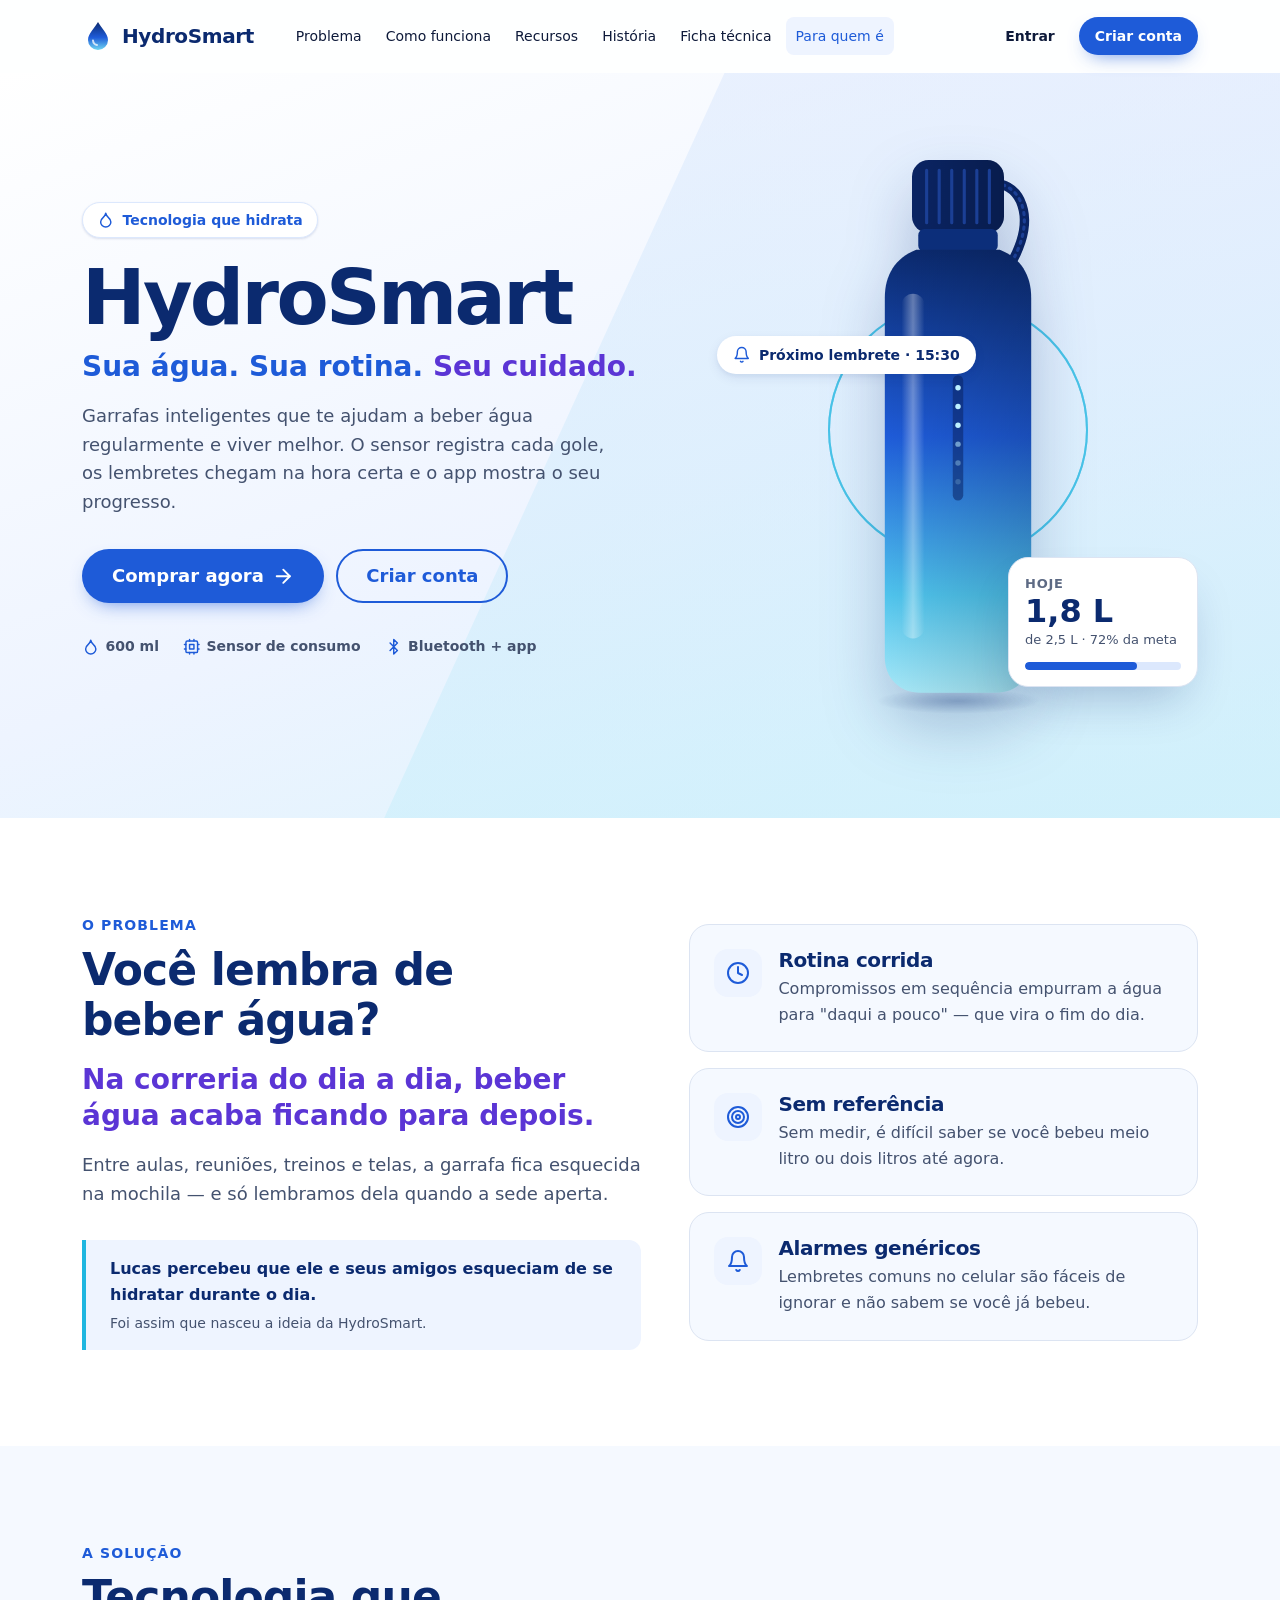
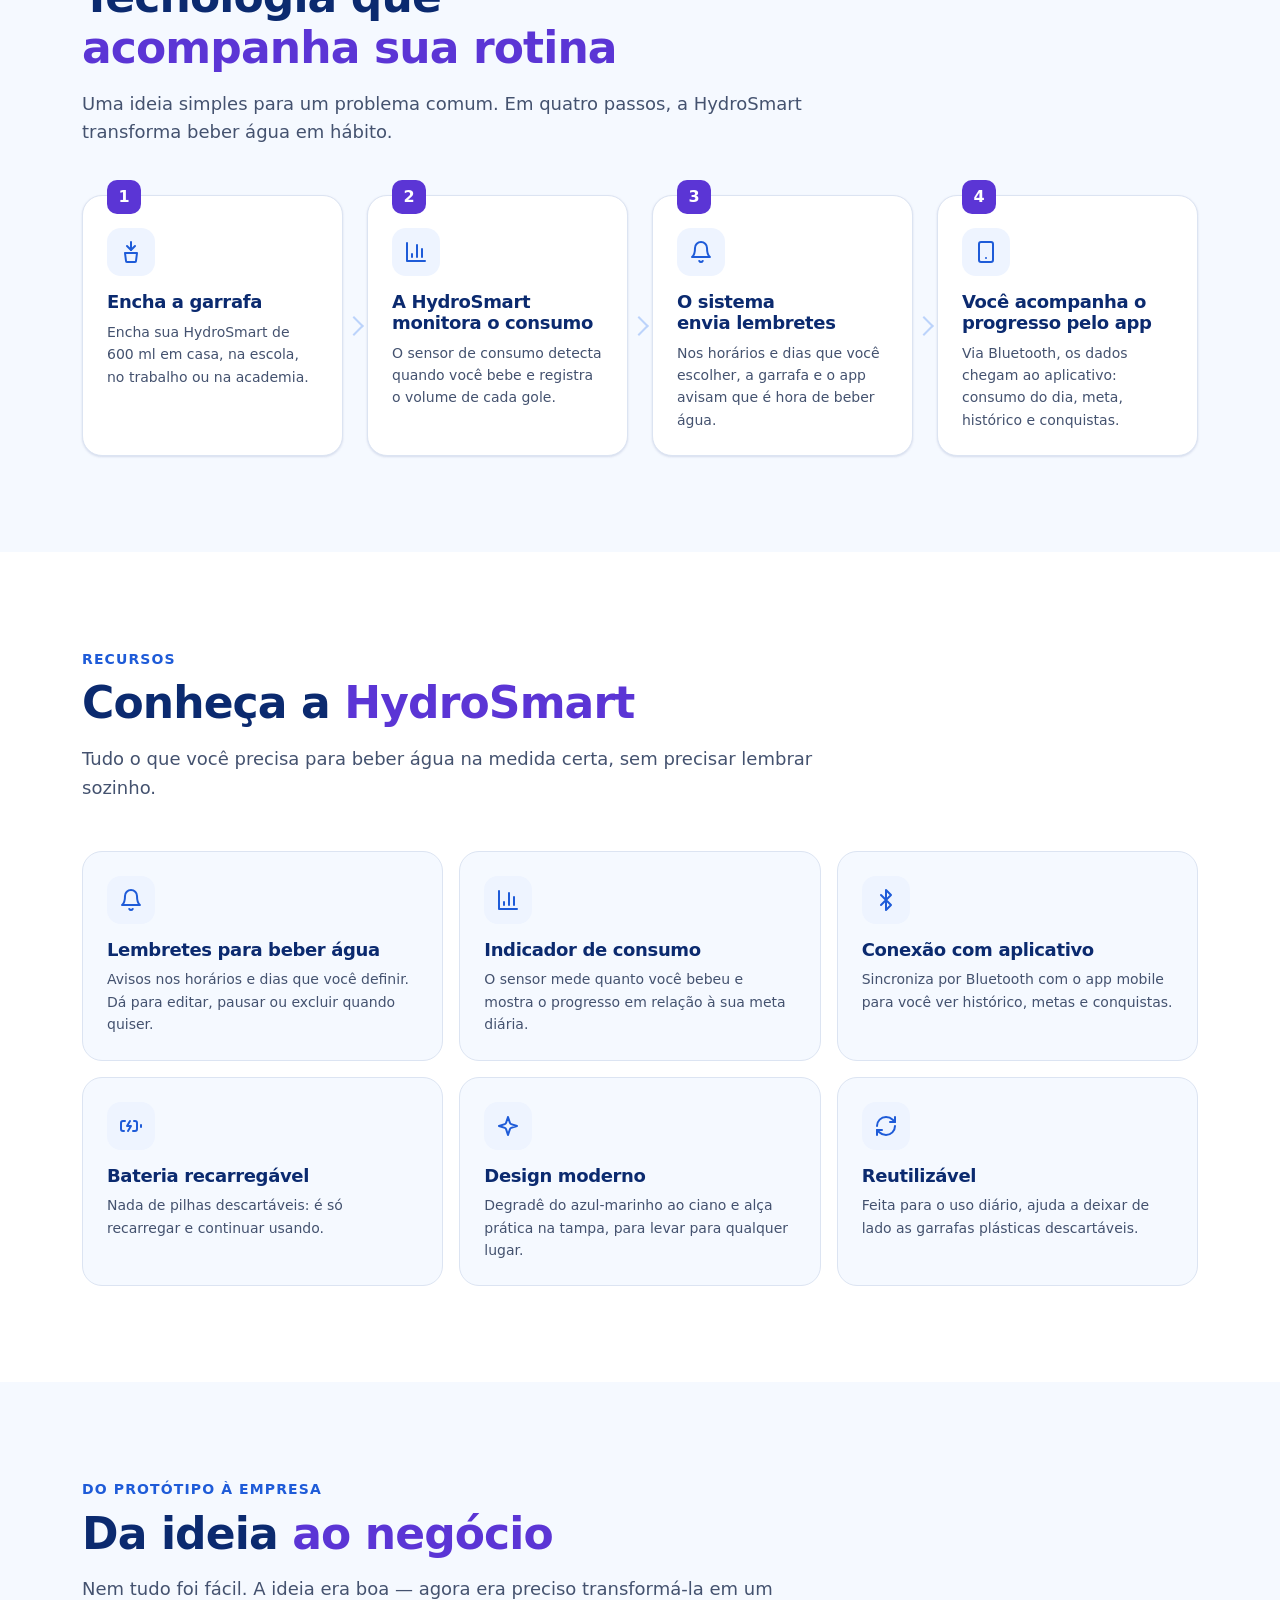
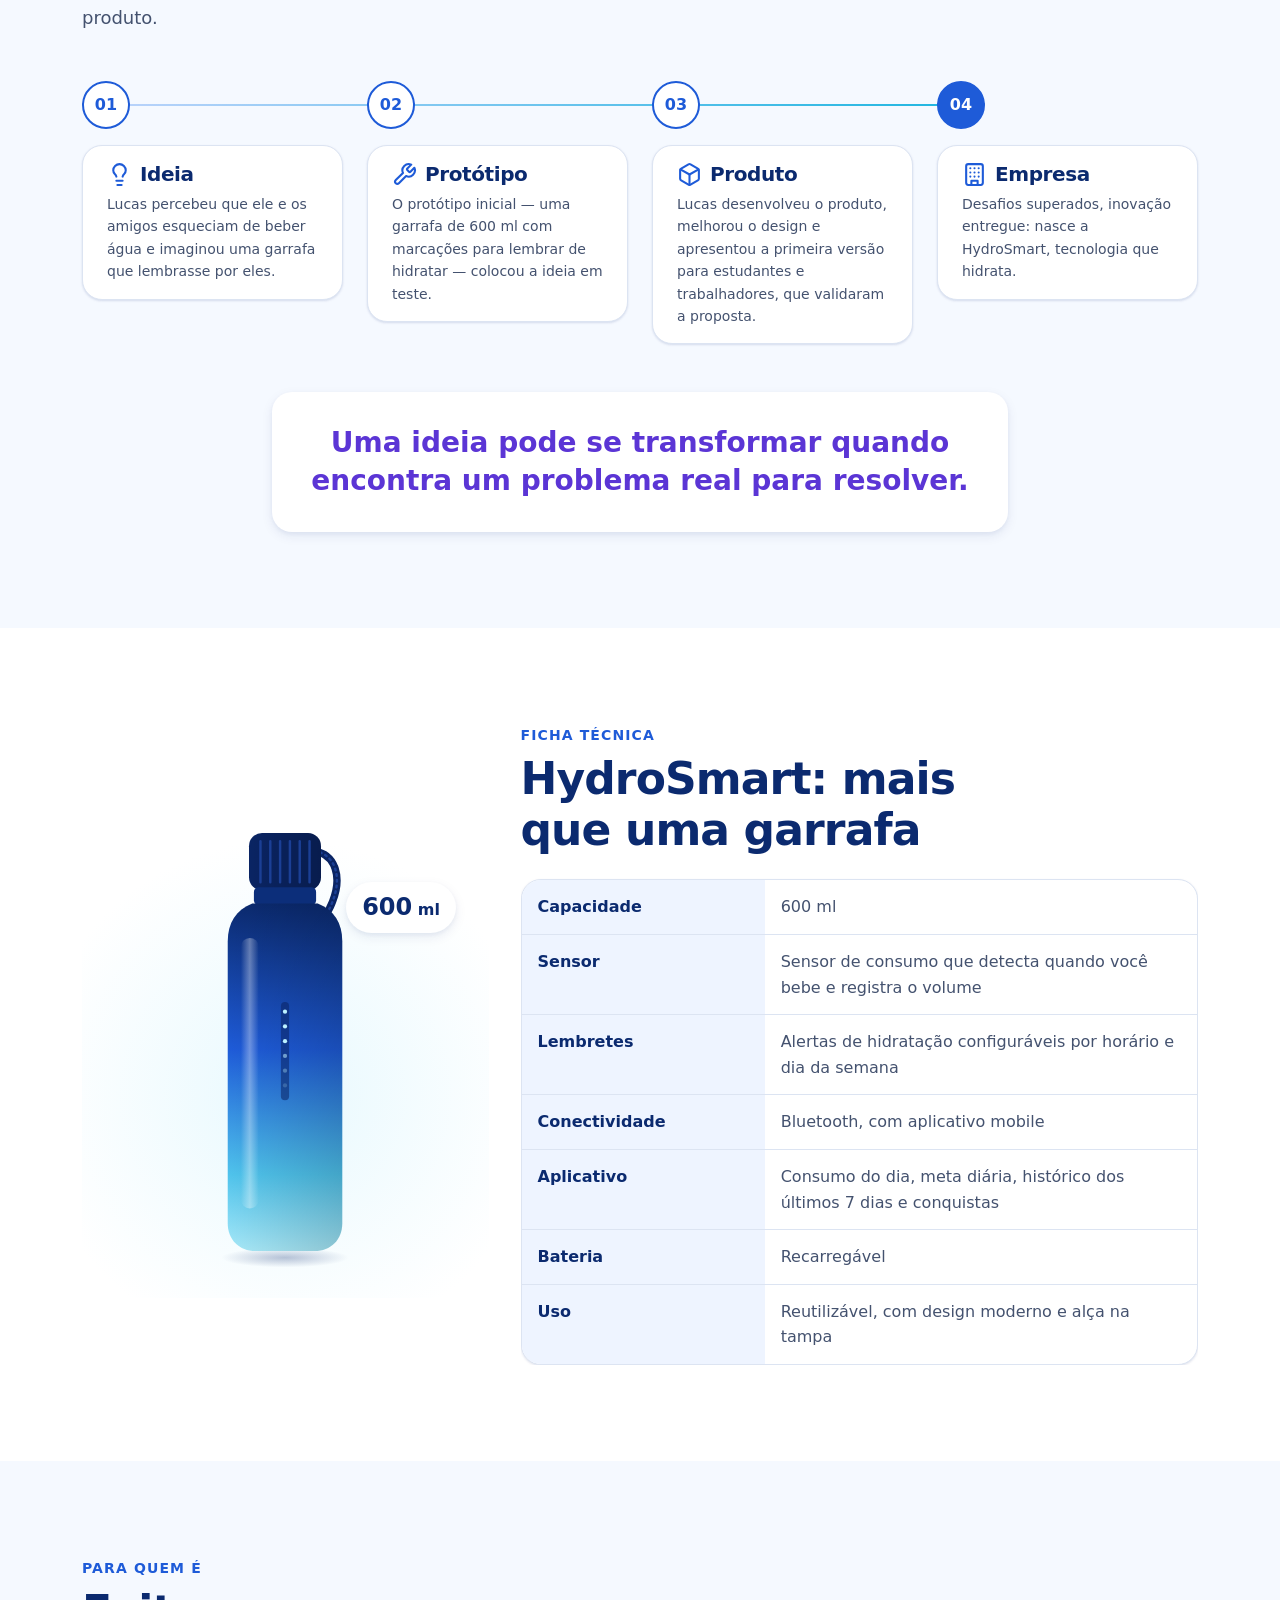
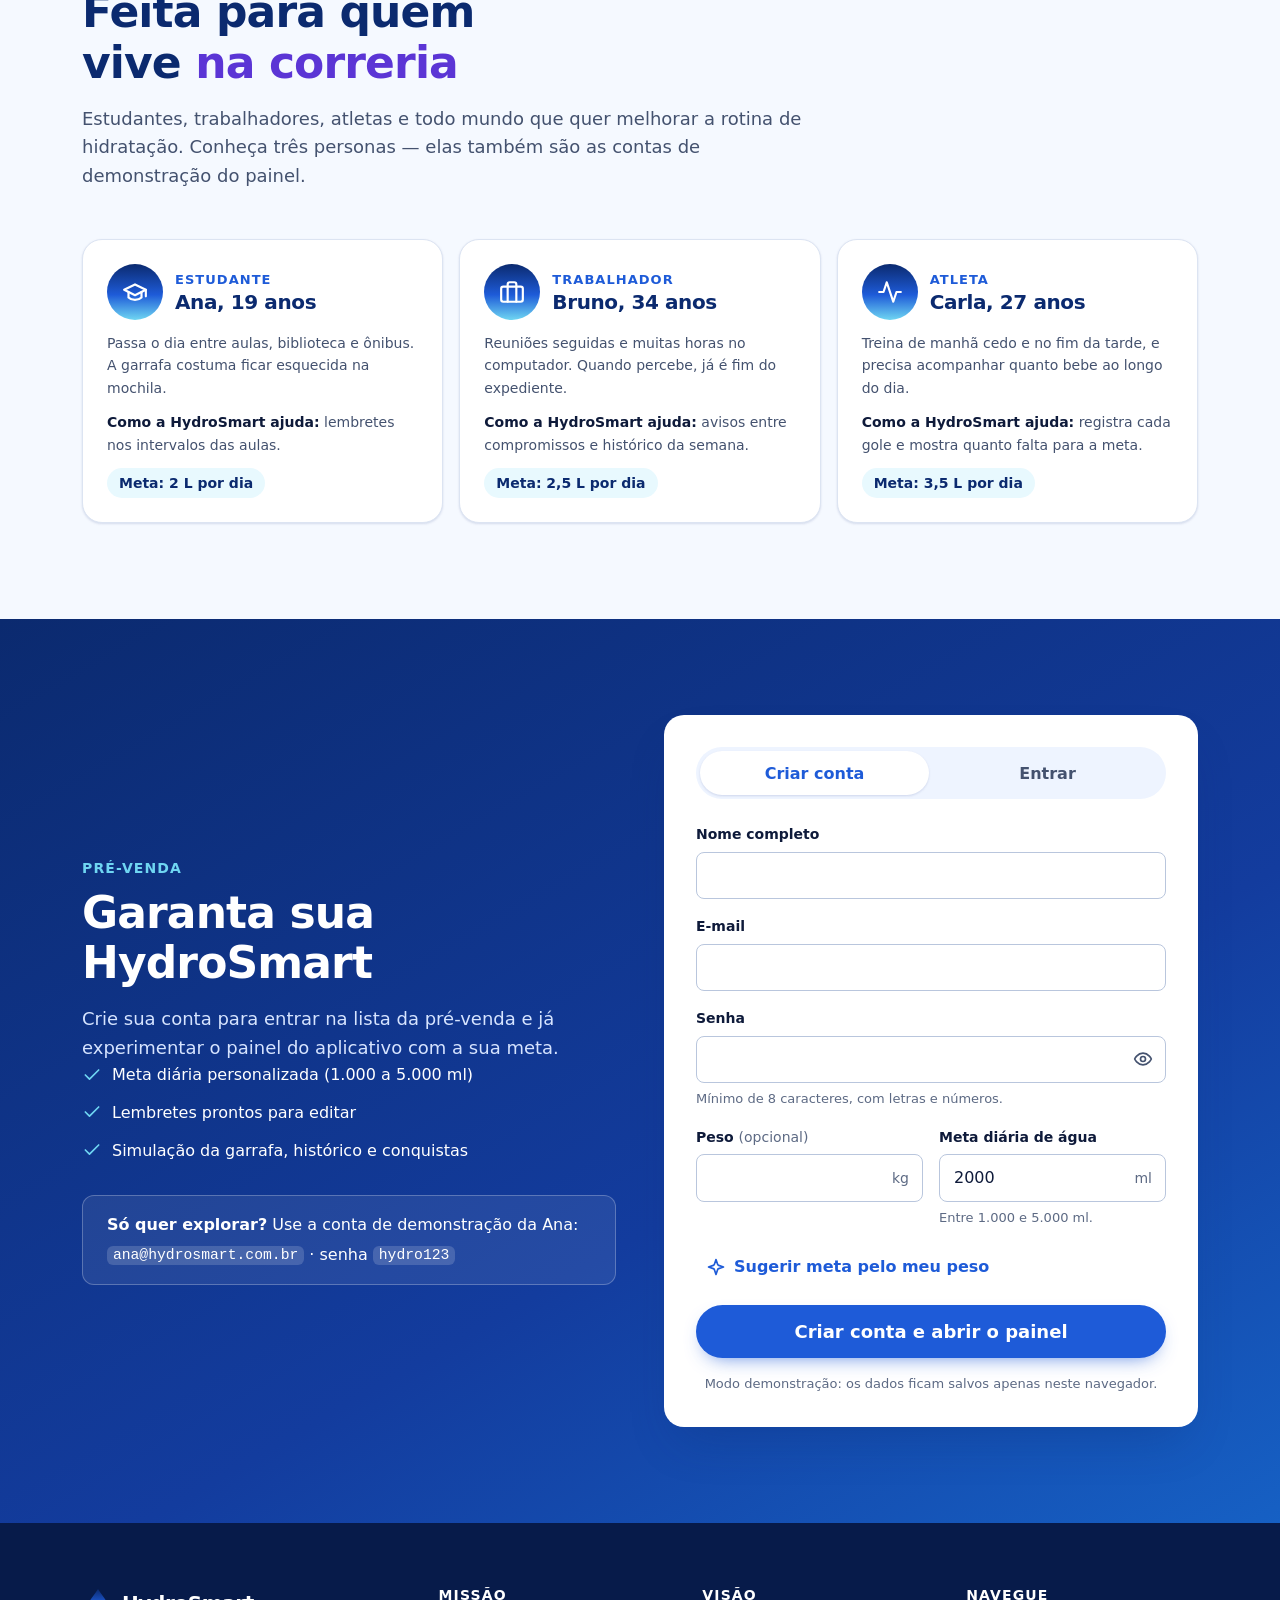
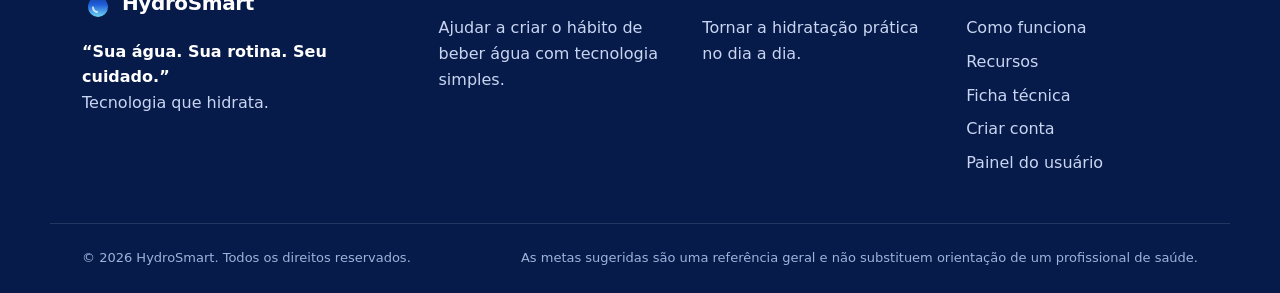
==== hydrosmart/index.html @ d561783e "HydroSmart: landing page, painel do usuário, banco de dados e mock da API Projeto web completo da st" ====
<!DOCTYPE html>
<!--
  index.html — Landing page institucional da HydroSmart
  "Sua água. Sua rotina. Seu cuidado."
-->
<html lang="pt-BR">
<head>
  <meta charset="UTF-8">
  <meta name="viewport" content="width=device-width, initial-scale=1">
  <title>HydroSmart — Garrafa inteligente que te ajuda a beber água</title>
  <meta name="description" content="HydroSmart: garrafa inteligente de 600 ml com sensor de consumo, lembretes de hidratação, conexão com app e bateria recarregável. Sua água. Sua rotina. Seu cuidado.">
  <meta name="theme-color" content="#0B2A6F">
  <link rel="icon" href="assets/favicon.svg" type="image/svg+xml">
  <link rel="stylesheet" href="css/style.css">
  <script type="module" src="js/app.js"></script>
</head>
<body>
  <a class="pular-link" href="#conteudo">Pular para o conteúdo</a>

  <!-- Aviso exibido só quando a página é aberta direto do disco (file://) -->
  <div class="aviso-servidor" role="alert">
    <p>
      <strong>Abra o projeto por um servidor local.</strong>
      Os módulos JavaScript não funcionam em <code>file://</code>. No terminal, dentro da pasta do projeto, rode
      <code>npx serve .</code> ou <code>python -m http.server 8000</code> e acesse <code>http://localhost:8000</code>.
    </p>
  </div>

  <!-- ============================== TOPO ============================== -->
  <header class="topo" id="topo">
    <div class="container topo__interno">
      <a href="#inicio" class="marca" aria-label="HydroSmart, voltar ao início">
        <img src="assets/favicon.svg" alt="" width="32" height="32">
        <span>HydroSmart</span>
      </a>

      <button class="topo__menu-botao" type="button" aria-expanded="false" aria-controls="menu-principal" aria-label="Abrir menu">
        <svg class="icone" aria-hidden="true" focusable="false"><use href="assets/icones.svg#i-menu"></use></svg>
      </button>

      <nav class="menu" id="menu-principal" aria-label="Navegação principal">
        <ul class="menu__lista">
          <li><a href="#problema">Problema</a></li>
          <li><a href="#como-funciona">Como funciona</a></li>
          <li><a href="#recursos">Recursos</a></li>
          <li><a href="#historia">História</a></li>
          <li><a href="#ficha-tecnica">Ficha técnica</a></li>
          <li><a href="#publico">Para quem é</a></li>
        </ul>
        <div class="menu__acoes" data-sessao="anonimo">
          <a href="#cadastro" class="botao botao--fantasma botao--pequeno" data-aba="entrar">Entrar</a>
          <a href="#cadastro" class="botao botao--primario botao--pequeno" data-aba="cadastro">Criar conta</a>
        </div>
        <div class="menu__acoes" data-sessao="logado" hidden>
          <a href="dashboard.html" class="botao botao--primario botao--pequeno">
            <svg class="icone" aria-hidden="true" focusable="false"><use href="assets/icones.svg#i-grafico"></use></svg>
            Meu painel
          </a>
        </div>
      </nav>
    </div>
  </header>

  <main id="conteudo">
    <!-- ============================== HERO ============================== -->
    <section class="hero" id="inicio" aria-labelledby="hero-titulo">
      <div class="container hero__grade">
        <div class="hero__texto">
          <p class="selo">
            <svg class="icone" aria-hidden="true" focusable="false"><use href="assets/icones.svg#i-gota"></use></svg>
            Tecnologia que hidrata
          </p>
          <h1 id="hero-titulo" class="hero__titulo">HydroSmart</h1>
          <p class="hero__slogan">Sua água. Sua rotina. <span class="texto-destaque">Seu cuidado.</span></p>
          <p class="hero__descricao">
            Garrafas inteligentes que te ajudam a beber água regularmente e viver melhor.
            O sensor registra cada gole, os lembretes chegam na hora certa e o app mostra o seu progresso.
          </p>
          <div class="hero__acoes">
            <a href="#cadastro" class="botao botao--primario botao--grande" data-aba="cadastro">
              Comprar agora
              <svg class="icone" aria-hidden="true" focusable="false"><use href="assets/icones.svg#i-seta"></use></svg>
            </a>
            <a href="#cadastro" class="botao botao--contorno botao--grande" data-aba="cadastro">Criar conta</a>
          </div>
          <ul class="hero__destaques">
            <li><svg class="icone" aria-hidden="true" focusable="false"><use href="assets/icones.svg#i-gota"></use></svg> 600 ml</li>
            <li><svg class="icone" aria-hidden="true" focusable="false"><use href="assets/icones.svg#i-sensor"></use></svg> Sensor de consumo</li>
            <li><svg class="icone" aria-hidden="true" focusable="false"><use href="assets/icones.svg#i-bluetooth"></use></svg> Bluetooth + app</li>
          </ul>
        </div>

        <div class="hero__visual">
          <div class="hero__ondas" aria-hidden="true"><span></span><span></span><span></span></div>
          <img class="hero__garrafa" src="assets/garrafa-hydrosmart.svg" width="220" height="560"
               alt="Garrafa inteligente HydroSmart de 600 ml, com degradê do azul-marinho ao ciano, alça na tampa e faixa de LEDs do sensor">

          <!-- Prévia do app: números ilustrativos -->
          <div class="hero__app" role="img" aria-label="Prévia do aplicativo: 1,8 litro de 2,5 litros consumidos hoje, 72% da meta">
            <p class="hero__app-rotulo" aria-hidden="true">Hoje</p>
            <p class="hero__app-valor" aria-hidden="true"><span data-contador="1800">1,8</span> L</p>
            <p class="hero__app-meta" aria-hidden="true">de 2,5 L · 72% da meta</p>
            <div class="hero__app-barra" aria-hidden="true"><span style="--progresso: 72%"></span></div>
          </div>

          <div class="hero__chip" aria-hidden="true">
            <svg class="icone" focusable="false"><use href="assets/icones.svg#i-sino"></use></svg>
            Próximo lembrete · 15:30
          </div>
        </div>
      </div>
    </section>

    <!-- ============================== O PROBLEMA ============================== -->
    <section class="secao secao--clara" id="problema" aria-labelledby="problema-titulo">
      <div class="container problema">
        <div class="problema__texto" data-revelar>
          <p class="secao__rotulo">O problema</p>
          <h2 id="problema-titulo" class="secao__titulo">Você lembra de beber água?</h2>
          <p class="problema__destaque">Na correria do dia a dia, beber água acaba ficando para depois.</p>
          <p class="secao__intro">
            Entre aulas, reuniões, treinos e telas, a garrafa fica esquecida na mochila — e só lembramos dela
            quando a sede aperta.
          </p>
          <blockquote class="citacao">
            <p>Lucas percebeu que ele e seus amigos esqueciam de se hidratar durante o dia.</p>
            <footer>Foi assim que nasceu a ideia da HydroSmart.</footer>
          </blockquote>
        </div>

        <ul class="problema__lista" role="list">
          <li class="cartao-problema" data-revelar>
            <span class="cartao-problema__icone"><svg class="icone" aria-hidden="true" focusable="false"><use href="assets/icones.svg#i-relogio"></use></svg></span>
            <div>
              <h3>Rotina corrida</h3>
              <p>Compromissos em sequência empurram a água para "daqui a pouco" — que vira o fim do dia.</p>
            </div>
          </li>
          <li class="cartao-problema" data-revelar>
            <span class="cartao-problema__icone"><svg class="icone" aria-hidden="true" focusable="false"><use href="assets/icones.svg#i-alvo"></use></svg></span>
            <div>
              <h3>Sem referência</h3>
              <p>Sem medir, é difícil saber se você bebeu meio litro ou dois litros até agora.</p>
            </div>
          </li>
          <li class="cartao-problema" data-revelar>
            <span class="cartao-problema__icone"><svg class="icone" aria-hidden="true" focusable="false"><use href="assets/icones.svg#i-sino"></use></svg></span>
            <div>
              <h3>Alarmes genéricos</h3>
              <p>Lembretes comuns no celular são fáceis de ignorar e não sabem se você já bebeu.</p>
            </div>
          </li>
        </ul>
      </div>
    </section>

    <!-- ============================== COMO FUNCIONA ============================== -->
    <section class="secao" id="como-funciona" aria-labelledby="como-titulo">
      <div class="container">
        <header class="secao__cabecalho" data-revelar>
          <p class="secao__rotulo">A solução</p>
          <h2 id="como-titulo" class="secao__titulo">Tecnologia que <span class="texto-destaque">acompanha sua rotina</span></h2>
          <p class="secao__intro">Uma ideia simples para um problema comum. Em quatro passos, a HydroSmart transforma beber água em hábito.</p>
        </header>

        <ol class="passos" role="list">
          <li class="passo" data-revelar>
            <span class="passo__numero" aria-hidden="true">1</span>
            <span class="passo__icone"><svg class="icone" aria-hidden="true" focusable="false"><use href="assets/icones.svg#i-encher"></use></svg></span>
            <h3 class="passo__titulo"><span class="visualmente-oculto">Passo 1: </span>Encha a garrafa</h3>
            <p>Encha sua HydroSmart de 600 ml em casa, na escola, no trabalho ou na academia.</p>
          </li>
          <li class="passo" data-revelar>
            <span class="passo__numero" aria-hidden="true">2</span>
            <span class="passo__icone"><svg class="icone" aria-hidden="true" focusable="false"><use href="assets/icones.svg#i-grafico"></use></svg></span>
            <h3 class="passo__titulo"><span class="visualmente-oculto">Passo 2: </span>A HydroSmart monitora o consumo</h3>
            <p>O sensor de consumo detecta quando você bebe e registra o volume de cada gole.</p>
          </li>
          <li class="passo" data-revelar>
            <span class="passo__numero" aria-hidden="true">3</span>
            <span class="passo__icone"><svg class="icone" aria-hidden="true" focusable="false"><use href="assets/icones.svg#i-sino"></use></svg></span>
            <h3 class="passo__titulo"><span class="visualmente-oculto">Passo 3: </span>O sistema envia lembretes</h3>
            <p>Nos horários e dias que você escolher, a garrafa e o app avisam que é hora de beber água.</p>
          </li>
          <li class="passo" data-revelar>
            <span class="passo__numero" aria-hidden="true">4</span>
            <span class="passo__icone"><svg class="icone" aria-hidden="true" focusable="false"><use href="assets/icones.svg#i-celular"></use></svg></span>
            <h3 class="passo__titulo"><span class="visualmente-oculto">Passo 4: </span>Você acompanha o progresso pelo app</h3>
            <p>Via Bluetooth, os dados chegam ao aplicativo: consumo do dia, meta, histórico e conquistas.</p>
          </li>
        </ol>
      </div>
    </section>

    <!-- ============================== RECURSOS ============================== -->
    <section class="secao secao--clara" id="recursos" aria-labelledby="recursos-titulo">
      <div class="container">
        <header class="secao__cabecalho" data-revelar>
          <p class="secao__rotulo">Recursos</p>
          <h2 id="recursos-titulo" class="secao__titulo">Conheça a <span class="texto-destaque">HydroSmart</span></h2>
          <p class="secao__intro">Tudo o que você precisa para beber água na medida certa, sem precisar lembrar sozinho.</p>
        </header>

        <ul class="recursos" role="list">
          <li data-revelar>
            <article class="recurso">
              <span class="recurso__icone"><svg class="icone" aria-hidden="true" focusable="false"><use href="assets/icones.svg#i-sino"></use></svg></span>
              <h3>Lembretes para beber água</h3>
              <p>Avisos nos horários e dias que você definir. Dá para editar, pausar ou excluir quando quiser.</p>
            </article>
          </li>
          <li data-revelar>
            <article class="recurso">
              <span class="recurso__icone"><svg class="icone" aria-hidden="true" focusable="false"><use href="assets/icones.svg#i-grafico"></use></svg></span>
              <h3>Indicador de consumo</h3>
              <p>O sensor mede quanto você bebeu e mostra o progresso em relação à sua meta diária.</p>
            </article>
          </li>
          <li data-revelar>
            <article class="recurso">
              <span class="recurso__icone"><svg class="icone" aria-hidden="true" focusable="false"><use href="assets/icones.svg#i-bluetooth"></use></svg></span>
              <h3>Conexão com aplicativo</h3>
              <p>Sincroniza por Bluetooth com o app mobile para você ver histórico, metas e conquistas.</p>
            </article>
          </li>
          <li data-revelar>
            <article class="recurso">
              <span class="recurso__icone"><svg class="icone" aria-hidden="true" focusable="false"><use href="assets/icones.svg#i-bateria"></use></svg></span>
              <h3>Bateria recarregável</h3>
              <p>Nada de pilhas descartáveis: é só recarregar e continuar usando.</p>
            </article>
          </li>
          <li data-revelar>
            <article class="recurso">
              <span class="recurso__icone"><svg class="icone" aria-hidden="true" focusable="false"><use href="assets/icones.svg#i-brilho"></use></svg></span>
              <h3>Design moderno</h3>
              <p>Degradê do azul-marinho ao ciano e alça prática na tampa, para levar para qualquer lugar.</p>
            </article>
          </li>
          <li data-revelar>
            <article class="recurso">
              <span class="recurso__icone"><svg class="icone" aria-hidden="true" focusable="false"><use href="assets/icones.svg#i-reutilizar"></use></svg></span>
              <h3>Reutilizável</h3>
              <p>Feita para o uso diário, ajuda a deixar de lado as garrafas plásticas descartáveis.</p>
            </article>
          </li>
        </ul>
      </div>
    </section>

    <!-- ============================== HISTÓRIA ============================== -->
    <section class="secao" id="historia" aria-labelledby="historia-titulo">
      <div class="container">
        <header class="secao__cabecalho" data-revelar>
          <p class="secao__rotulo">Do protótipo à empresa</p>
          <h2 id="historia-titulo" class="secao__titulo">Da ideia <span class="texto-destaque">ao negócio</span></h2>
          <p class="secao__intro">Nem tudo foi fácil. A ideia era boa — agora era preciso transformá-la em um produto.</p>
        </header>

        <ol class="linha-tempo" role="list">
          <li class="linha-tempo__item" data-revelar>
            <span class="linha-tempo__marcador" aria-hidden="true">01</span>
            <div class="linha-tempo__conteudo">
              <h3><svg class="icone" aria-hidden="true" focusable="false"><use href="assets/icones.svg#i-lampada"></use></svg> Ideia</h3>
              <p>Lucas percebeu que ele e os amigos esqueciam de beber água e imaginou uma garrafa que lembrasse por eles.</p>
            </div>
          </li>
          <li class="linha-tempo__item" data-revelar>
            <span class="linha-tempo__marcador" aria-hidden="true">02</span>
            <div class="linha-tempo__conteudo">
              <h3><svg class="icone" aria-hidden="true" focusable="false"><use href="assets/icones.svg#i-ferramenta"></use></svg> Protótipo</h3>
              <p>O protótipo inicial — uma garrafa de 600 ml com marcações para lembrar de hidratar — colocou a ideia em teste.</p>
            </div>
          </li>
          <li class="linha-tempo__item" data-revelar>
            <span class="linha-tempo__marcador" aria-hidden="true">03</span>
            <div class="linha-tempo__conteudo">
              <h3><svg class="icone" aria-hidden="true" focusable="false"><use href="assets/icones.svg#i-caixa"></use></svg> Produto</h3>
              <p>Lucas desenvolveu o produto, melhorou o design e apresentou a primeira versão para estudantes e trabalhadores, que validaram a proposta.</p>
            </div>
          </li>
          <li class="linha-tempo__item" data-revelar>
            <span class="linha-tempo__marcador" aria-hidden="true">04</span>
            <div class="linha-tempo__conteudo">
              <h3><svg class="icone" aria-hidden="true" focusable="false"><use href="assets/icones.svg#i-predio"></use></svg> Empresa</h3>
              <p>Desafios superados, inovação entregue: nasce a HydroSmart, tecnologia que hidrata.</p>
            </div>
          </li>
        </ol>

        <blockquote class="citacao citacao--grande" data-revelar>
          <p>Uma ideia pode se transformar quando encontra um problema real para resolver.</p>
        </blockquote>
      </div>
    </section>

    <!-- ============================== FICHA TÉCNICA ============================== -->
    <section class="secao secao--clara" id="ficha-tecnica" aria-labelledby="ficha-titulo">
      <div class="container ficha">
        <div class="ficha__visual" data-revelar>
          <img src="assets/garrafa-hydrosmart.svg" alt="" width="220" height="560" loading="lazy">
          <p class="ficha__capacidade" aria-hidden="true"><strong>600</strong> ml</p>
        </div>

        <div class="ficha__dados" data-revelar>
          <p class="secao__rotulo">Ficha técnica</p>
          <h2 id="ficha-titulo" class="secao__titulo">HydroSmart: mais que uma garrafa</h2>

          <div class="tabela-rolagem">
            <table class="tabela-ficha">
              <caption class="visualmente-oculto">Especificações técnicas da garrafa HydroSmart</caption>
              <tbody>
                <tr>
                  <th scope="row">Capacidade</th>
                  <td>600 ml</td>
                </tr>
                <tr>
                  <th scope="row">Sensor</th>
                  <td>Sensor de consumo que detecta quando você bebe e registra o volume</td>
                </tr>
                <tr>
                  <th scope="row">Lembretes</th>
                  <td>Alertas de hidratação configuráveis por horário e dia da semana</td>
                </tr>
                <tr>
                  <th scope="row">Conectividade</th>
                  <td>Bluetooth, com aplicativo mobile</td>
                </tr>
                <tr>
                  <th scope="row">Aplicativo</th>
                  <td>Consumo do dia, meta diária, histórico dos últimos 7 dias e conquistas</td>
                </tr>
                <tr>
                  <th scope="row">Bateria</th>
                  <td>Recarregável</td>
                </tr>
                <tr>
                  <th scope="row">Uso</th>
                  <td>Reutilizável, com design moderno e alça na tampa</td>
                </tr>
              </tbody>
            </table>
          </div>
        </div>
      </div>
    </section>

    <!-- ============================== PÚBLICO-ALVO ============================== -->
    <section class="secao" id="publico" aria-labelledby="publico-titulo">
      <div class="container">
        <header class="secao__cabecalho" data-revelar>
          <p class="secao__rotulo">Para quem é</p>
          <h2 id="publico-titulo" class="secao__titulo">Feita para quem vive <span class="texto-destaque">na correria</span></h2>
          <p class="secao__intro">
            Estudantes, trabalhadores, atletas e todo mundo que quer melhorar a rotina de hidratação.
            Conheça três personas — elas também são as contas de demonstração do painel.
          </p>
        </header>

        <ul class="personas" role="list">
          <li data-revelar>
            <article class="persona">
              <header class="persona__topo">
                <span class="persona__avatar"><svg class="icone" aria-hidden="true" focusable="false"><use href="assets/icones.svg#i-estudante"></use></svg></span>
                <div>
                  <p class="persona__perfil">Estudante</p>
                  <h3>Ana, 19 anos</h3>
                </div>
              </header>
              <p>Passa o dia entre aulas, biblioteca e ônibus. A garrafa costuma ficar esquecida na mochila.</p>
              <p class="persona__ajuda"><strong>Como a HydroSmart ajuda:</strong> lembretes nos intervalos das aulas.</p>
              <p class="persona__meta">Meta: 2 L por dia</p>
            </article>
          </li>
          <li data-revelar>
            <article class="persona">
              <header class="persona__topo">
                <span class="persona__avatar"><svg class="icone" aria-hidden="true" focusable="false"><use href="assets/icones.svg#i-maleta"></use></svg></span>
                <div>
                  <p class="persona__perfil">Trabalhador</p>
                  <h3>Bruno, 34 anos</h3>
                </div>
              </header>
              <p>Reuniões seguidas e muitas horas no computador. Quando percebe, já é fim do expediente.</p>
              <p class="persona__ajuda"><strong>Como a HydroSmart ajuda:</strong> avisos entre compromissos e histórico da semana.</p>
              <p class="persona__meta">Meta: 2,5 L por dia</p>
            </article>
          </li>
          <li data-revelar>
            <article class="persona">
              <header class="persona__topo">
                <span class="persona__avatar"><svg class="icone" aria-hidden="true" focusable="false"><use href="assets/icones.svg#i-atividade"></use></svg></span>
                <div>
                  <p class="persona__perfil">Atleta</p>
                  <h3>Carla, 27 anos</h3>
                </div>
              </header>
              <p>Treina de manhã cedo e no fim da tarde, e precisa acompanhar quanto bebe ao longo do dia.</p>
              <p class="persona__ajuda"><strong>Como a HydroSmart ajuda:</strong> registra cada gole e mostra quanto falta para a meta.</p>
              <p class="persona__meta">Meta: 3,5 L por dia</p>
            </article>
          </li>
        </ul>
      </div>
    </section>

    <!-- ============================== CADASTRO / LOGIN ============================== -->
    <section class="secao secao--destaque" id="cadastro" aria-labelledby="cadastro-titulo">
      <div class="container cadastro">
        <div class="cadastro__texto" data-revelar>
          <p class="secao__rotulo secao__rotulo--claro">Pré-venda</p>
          <h2 id="cadastro-titulo" class="secao__titulo">Garanta sua HydroSmart</h2>
          <p class="secao__intro">
            Crie sua conta para entrar na lista da pré-venda e já experimentar o painel do aplicativo com a sua meta.
          </p>
          <ul class="lista-check" role="list">
            <li><svg class="icone" aria-hidden="true" focusable="false"><use href="assets/icones.svg#i-check"></use></svg> Meta diária personalizada (1.000 a 5.000 ml)</li>
            <li><svg class="icone" aria-hidden="true" focusable="false"><use href="assets/icones.svg#i-check"></use></svg> Lembretes prontos para editar</li>
            <li><svg class="icone" aria-hidden="true" focusable="false"><use href="assets/icones.svg#i-check"></use></svg> Simulação da garrafa, histórico e conquistas</li>
          </ul>
          <div class="cartao-demo">
            <p><strong>Só quer explorar?</strong> Use a conta de demonstração da Ana:</p>
            <p><code>ana@hydrosmart.com.br</code> · senha <code>hydro123</code></p>
          </div>
        </div>

        <div class="autenticacao" data-revelar>
          <div class="abas" role="tablist" aria-label="Acesso à conta">
            <button class="abas__aba" type="button" role="tab" id="aba-cadastro" aria-controls="painel-cadastro" aria-selected="true">Criar conta</button>
            <button class="abas__aba" type="button" role="tab" id="aba-entrar" aria-controls="painel-entrar" aria-selected="false" tabindex="-1">Entrar</button>
          </div>

          <!-- Formulário de cadastro -->
          <div class="abas__painel" role="tabpanel" id="painel-cadastro" aria-labelledby="aba-cadastro">
            <form id="form-cadastro" class="form" novalidate>
              <p class="form__resumo-erro" role="alert" hidden></p>

              <div class="campo">
                <label for="cad-nome">Nome completo</label>
                <input id="cad-nome" name="nome" type="text" autocomplete="name" maxlength="100" required
                       aria-describedby="cad-nome-erro">
                <p class="campo__erro" id="cad-nome-erro" hidden></p>
              </div>

              <div class="campo">
                <label for="cad-email">E-mail</label>
                <input id="cad-email" name="email" type="email" autocomplete="email" inputmode="email" maxlength="160" required
                       aria-describedby="cad-email-erro">
                <p class="campo__erro" id="cad-email-erro" hidden></p>
              </div>

              <div class="campo">
                <label for="cad-senha">Senha</label>
                <div class="campo__senha">
                  <input id="cad-senha" name="senha" type="password" autocomplete="new-password" minlength="8" required
                         aria-describedby="cad-senha-dica cad-senha-erro">
                  <button class="campo__mostrar" type="button" aria-controls="cad-senha" aria-pressed="false" aria-label="Mostrar senha">
                    <svg class="icone" aria-hidden="true" focusable="false"><use href="assets/icones.svg#i-olho"></use></svg>
                  </button>
                </div>
                <p class="campo__dica" id="cad-senha-dica">Mínimo de 8 caracteres, com letras e números.</p>
                <p class="campo__erro" id="cad-senha-erro" hidden></p>
              </div>

              <div class="form__linha">
                <div class="campo">
                  <label for="cad-peso">Peso <span class="campo__opcional">(opcional)</span></label>
                  <div class="campo__unidade">
                    <input id="cad-peso" name="peso_kg" type="number" inputmode="decimal" min="20" max="300" step="0.1"
                           aria-describedby="cad-peso-erro">
                    <span aria-hidden="true">kg</span>
                  </div>
                  <p class="campo__erro" id="cad-peso-erro" hidden></p>
                </div>

                <div class="campo">
                  <label for="cad-meta">Meta diária de água</label>
                  <div class="campo__unidade">
                    <input id="cad-meta" name="meta_diaria_ml" type="number" inputmode="numeric" min="1000" max="5000" step="50" value="2000" required
                           aria-describedby="cad-meta-dica cad-meta-erro">
                    <span aria-hidden="true">ml</span>
                  </div>
                  <p class="campo__dica" id="cad-meta-dica">Entre 1.000 e 5.000 ml.</p>
                  <p class="campo__erro" id="cad-meta-erro" hidden></p>
                </div>
              </div>

              <button class="botao botao--texto" type="button" id="botao-sugerir-meta">
                <svg class="icone" aria-hidden="true" focusable="false"><use href="assets/icones.svg#i-brilho"></use></svg>
                Sugerir meta pelo meu peso
              </button>
              <p class="campo__dica" id="sugestao-meta" aria-live="polite"></p>

              <button class="botao botao--primario botao--bloco botao--grande" type="submit">Criar conta e abrir o painel</button>
              <p class="form__nota">
                Modo demonstração: os dados ficam salvos apenas neste navegador.
              </p>
            </form>
          </div>

          <!-- Formulário de login -->
          <div class="abas__painel" role="tabpanel" id="painel-entrar" aria-labelledby="aba-entrar" hidden>
            <form id="form-login" class="form" novalidate>
              <p class="form__resumo-erro" role="alert" hidden></p>

              <div class="campo">
                <label for="login-email">E-mail</label>
                <input id="login-email" name="email" type="email" autocomplete="username" inputmode="email" required
                       aria-describedby="login-email-erro">
                <p class="campo__erro" id="login-email-erro" hidden></p>
              </div>

              <div class="campo">
                <label for="login-senha">Senha</label>
                <div class="campo__senha">
                  <input id="login-senha" name="senha" type="password" autocomplete="current-password" required
                         aria-describedby="login-senha-erro">
                  <button class="campo__mostrar" type="button" aria-controls="login-senha" aria-pressed="false" aria-label="Mostrar senha">
                    <svg class="icone" aria-hidden="true" focusable="false"><use href="assets/icones.svg#i-olho"></use></svg>
                  </button>
                </div>
                <p class="campo__erro" id="login-senha-erro" hidden></p>
              </div>

              <button class="botao botao--primario botao--bloco botao--grande" type="submit">Entrar</button>
              <button class="botao botao--contorno botao--bloco" type="button" id="botao-demo">
                Entrar com a conta de demonstração
              </button>
            </form>
          </div>
        </div>
      </div>
    </section>
  </main>

  <!-- ============================== RODAPÉ ============================== -->
  <footer class="rodape">
    <div class="container rodape__grade">
      <div class="rodape__marca">
        <a href="#inicio" class="marca marca--clara" aria-label="HydroSmart, voltar ao início">
          <img src="assets/favicon.svg" alt="" width="32" height="32">
          <span>HydroSmart</span>
        </a>
        <p class="rodape__slogan">“Sua água. Sua rotina. Seu cuidado.”</p>
        <p>Tecnologia que hidrata.</p>
      </div>

      <section class="rodape__bloco" aria-labelledby="missao-titulo">
        <h2 id="missao-titulo">Missão</h2>
        <p>Ajudar a criar o hábito de beber água com tecnologia simples.</p>
      </section>

      <section class="rodape__bloco" aria-labelledby="visao-titulo">
        <h2 id="visao-titulo">Visão</h2>
        <p>Tornar a hidratação prática no dia a dia.</p>
      </section>

      <nav class="rodape__bloco" aria-labelledby="links-titulo">
        <h2 id="links-titulo">Navegue</h2>
        <ul role="list">
          <li><a href="#como-funciona">Como funciona</a></li>
          <li><a href="#recursos">Recursos</a></li>
          <li><a href="#ficha-tecnica">Ficha técnica</a></li>
          <li><a href="#cadastro">Criar conta</a></li>
          <li><a href="dashboard.html">Painel do usuário</a></li>
        </ul>
      </nav>
    </div>
    <div class="container rodape__base">
      <p>© <span id="ano-atual">2026</span> HydroSmart. Todos os direitos reservados.</p>
      <p>As metas sugeridas são uma referência geral e não substituem orientação de um profissional de saúde.</p>
    </div>
  </footer>

  <!-- Região onde aparecem os avisos (toasts) -->
  <div id="toasts" class="toasts" aria-live="polite"></div>

  <script>
    // Detecta abertura via file:// (onde módulos ES não carregam) e mostra o aviso
    if (location.protocol === 'file:') document.documentElement.classList.add('sem-servidor');
  </script>
  <noscript>
    <p class="aviso-noscript">Ative o JavaScript para criar sua conta e usar o painel da HydroSmart.</p>
  </noscript>
</body>
</html>
---- hydrosmart/css/style.css ----
/* =====================================================================
   css/style.css — HydroSmart
   "Sua água. Sua rotina. Seu cuidado."

   Organização:
     1. Tokens (variáveis CSS)          9. Ficha técnica
     2. Base e acessibilidade          10. Público-alvo (personas)
     3. Utilitários                    11. Cadastro / login e formulários
     4. Botões e ícones                12. Rodapé
     5. Topo e navegação               13. Toasts e diálogos
     6. Hero                           14. Painel (dashboard)
     7. Seções e cartões genéricos     15. Animações
     8. Passos, recursos e história

   Mobile-first: estilos base para celular; media queries (min-width)
   em 480px, 768px e 1024px ampliam o layout.
   ===================================================================== */

/* ---------------------------------------------------------------------
   1. TOKENS
   Paleta tirada da apresentação: garrafa em degradê marinho → ciano,
   fundo branco/azul-gelo e violeta como cor de destaque dos títulos.
   --------------------------------------------------------------------- */
:root {
  /* Marca */
  --cor-marinho: #0B2A6F;
  --cor-marinho-escuro: #071B4A;
  --cor-azul: #1E5BD8;
  --cor-azul-hover: #1747B8;
  --cor-azul-claro: #3B7BF0;
  --cor-azul-50: #EEF4FF;
  --cor-azul-100: #DCE8FD;
  --cor-azul-200: #BCD3FB;
  --cor-ciano: #1FB6E0;
  --cor-ciano-claro: #6FD6F2;
  --cor-ciano-50: #E8F9FE;
  --cor-violeta: #5B35D5;

  /* Neutros */
  --cor-fundo: #F5F9FF;
  --cor-superficie: #FFFFFF;
  --cor-borda: #DCE4F2;
  --cor-borda-forte: #B9C6DD;
  --cor-texto: #0E1A3A;
  --cor-texto-2: #44526F;
  --cor-texto-3: #5D6A84;
  --cor-grade: #E6ECF5;

  /* Estados (sempre acompanhados de ícone ou texto) */
  --cor-sucesso: #0B7A55;
  --cor-sucesso-fundo: #E3F6EE;
  --cor-alerta: #9A5B00;
  --cor-alerta-fundo: #FFF3DC;
  --cor-erro: #C0283B;
  --cor-erro-fundo: #FDECEE;

  /* Degradês */
  --gradiente-agua: linear-gradient(180deg, var(--cor-marinho) 0%, var(--cor-azul) 55%, var(--cor-ciano-claro) 100%);
  --gradiente-hero: linear-gradient(160deg, #FFFFFF 0%, #EEF4FF 55%, #D9F3FC 100%);
  --gradiente-destaque: linear-gradient(150deg, var(--cor-marinho) 0%, #133C9E 60%, #1660C4 100%);

  /* Tipografia (fontes do sistema — nenhuma dependência externa) */
  --fonte: "Segoe UI", system-ui, -apple-system, Roboto, "Helvetica Neue", Arial, sans-serif;
  --texto-xs: 0.8125rem;
  --texto-sm: 0.875rem;
  --texto-base: 1rem;
  --texto-md: 1.125rem;
  --texto-lg: 1.25rem;
  --texto-xl: clamp(1.375rem, 1.15rem + 1vw, 1.75rem);
  --texto-2xl: clamp(1.875rem, 1.4rem + 2vw, 2.75rem);
  --texto-3xl: clamp(2.75rem, 1.8rem + 4.5vw, 4.75rem);

  /* Espaçamentos (base de 4px) */
  --esp-1: 0.25rem;
  --esp-2: 0.5rem;
  --esp-3: 0.75rem;
  --esp-4: 1rem;
  --esp-5: 1.5rem;
  --esp-6: 2rem;
  --esp-7: 3rem;
  --esp-8: 4rem;
  --esp-9: 6rem;

  /* Formas, sombras e movimento */
  --raio-sm: 8px;
  --raio: 12px;
  --raio-lg: 20px;
  --raio-pill: 999px;
  --sombra-sm: 0 1px 2px rgba(11, 42, 111, 0.06), 0 1px 3px rgba(11, 42, 111, 0.08);
  --sombra: 0 4px 12px rgba(11, 42, 111, 0.08), 0 2px 4px rgba(11, 42, 111, 0.05);
  --sombra-lg: 0 24px 48px -16px rgba(11, 42, 111, 0.28);
  --transicao: 200ms cubic-bezier(0.2, 0.8, 0.2, 1);

  /* Layout */
  --largura-max: 1180px;
  --altura-topo: 64px;
  --margem-lateral: 1rem;
}

/* ---------------------------------------------------------------------
   2. BASE E ACESSIBILIDADE
   --------------------------------------------------------------------- */
*,
*::before,
*::after {
  box-sizing: border-box;
}

html {
  scroll-behavior: smooth;
  scroll-padding-top: calc(var(--altura-topo) + 16px);
  -webkit-text-size-adjust: 100%;
}

body {
  margin: 0;
  font-family: var(--fonte);
  font-size: var(--texto-base);
  line-height: 1.6;
  color: var(--cor-texto);
  background: var(--cor-fundo);
  -webkit-font-smoothing: antialiased;
}

/* Atributo hidden sempre vence classes com display definido */
[hidden] {
  display: none !important;
}

img {
  display: block;
  max-width: 100%;
  height: auto;
}

h1, h2, h3, h4 {
  margin: 0;
  line-height: 1.15;
  letter-spacing: -0.02em;
  text-wrap: balance;
}

p {
  margin: 0;
}

a {
  color: var(--cor-azul);
}

button,
input,
select,
textarea {
  font: inherit;
  color: inherit;
}

ul[role="list"],
ol[role="list"] {
  list-style: none;
  margin: 0;
  padding: 0;
}

code {
  font-family: ui-monospace, SFMono-Regular, Menlo, Consolas, monospace;
  font-size: 0.92em;
}

/* Foco visível e consistente para quem navega pelo teclado */
:focus-visible {
  outline: 3px solid var(--cor-azul-claro);
  outline-offset: 2px;
  border-radius: 4px;
}

::selection {
  background: var(--cor-azul-100);
  color: var(--cor-marinho);
}

/* Link "Pular para o conteúdo" — aparece só ao receber foco */
.pular-link {
  position: absolute;
  top: -100px;
  left: var(--esp-4);
  z-index: 200;
  padding: var(--esp-2) var(--esp-4);
  background: var(--cor-marinho);
  color: #fff;
  border-radius: var(--raio-sm);
  font-weight: 600;
  text-decoration: none;
}

.pular-link:focus {
  top: var(--esp-2);
}

/* Aviso de "abra por um servidor local" (só quando aberto via file://) */
.aviso-servidor {
  display: none;
}

.sem-servidor .aviso-servidor,
.aviso-noscript {
  display: block;
  padding: var(--esp-3) var(--esp-4);
  background: var(--cor-alerta-fundo);
  color: var(--cor-texto);
  border-bottom: 2px solid var(--cor-alerta);
  font-size: var(--texto-sm);
  text-align: center;
}

.aviso-servidor code,
.aviso-noscript code {
  background: rgba(154, 91, 0, 0.12);
  padding: 0.1em 0.35em;
  border-radius: 4px;
}

/* ---------------------------------------------------------------------
   3. UTILITÁRIOS
   --------------------------------------------------------------------- */
.container {
  width: 100%;
  max-width: var(--largura-max);
  margin-inline: auto;
  padding-inline: var(--margem-lateral);
}

.visualmente-oculto {
  position: absolute !important;
  width: 1px;
  height: 1px;
  padding: 0;
  margin: -1px;
  overflow: hidden;
  clip: rect(0, 0, 0, 0);
  white-space: nowrap;
  border: 0;
}

.texto-destaque {
  color: var(--cor-violeta);
}

.some-no-celular {
  display: none;
}

/* Selo/pílula com ícone */
.selo {
  display: inline-flex;
  align-items: center;
  gap: var(--esp-2);
  padding: 0.375rem 0.875rem;
  border: 1px solid var(--cor-azul-100);
  border-radius: var(--raio-pill);
  background: var(--cor-superficie);
  color: var(--cor-azul);
  font-size: var(--texto-sm);
  font-weight: 600;
  box-shadow: var(--sombra-sm);
}

/* ---------------------------------------------------------------------
   4. BOTÕES E ÍCONES
   --------------------------------------------------------------------- */
.icone {
  display: inline-block;
  flex-shrink: 0;
  width: 1.25em;
  height: 1.25em;
  vertical-align: middle;
  fill: none;
  stroke: currentColor;
  stroke-width: 2;
  stroke-linecap: round;
  stroke-linejoin: round;
}

.botao {
  display: inline-flex;
  align-items: center;
  justify-content: center;
  gap: var(--esp-2);
  min-height: 44px; /* área de toque mínima recomendada */
  padding: 0.625rem 1.25rem;
  border: 2px solid transparent;
  border-radius: var(--raio-pill);
  background: transparent;
  font-size: var(--texto-base);
  font-weight: 600;
  line-height: 1.2;
  text-align: center;
  text-decoration: none;
  cursor: pointer;
  transition: background-color var(--transicao), color var(--transicao),
    border-color var(--transicao), box-shadow var(--transicao), transform var(--transicao);
}

.botao:active:not(:disabled) {
  transform: translateY(1px);
}

.botao:disabled {
  opacity: 0.6;
  cursor: not-allowed;
}

.botao--primario {
  background: var(--cor-azul);
  color: #fff;
  box-shadow: 0 8px 20px -10px rgba(30, 91, 216, 0.8);
}

.botao--primario:hover:not(:disabled) {
  background: var(--cor-azul-hover);
}

.botao--contorno {
  border-color: var(--cor-azul);
  color: var(--cor-azul);
}

.botao--contorno:hover:not(:disabled) {
  background: var(--cor-azul-50);
}

.botao--fantasma {
  color: var(--cor-texto);
}

.botao--fantasma:hover:not(:disabled) {
  background: var(--cor-azul-50);
  color: var(--cor-azul);
}

.botao--suave {
  background: var(--cor-azul-50);
  border-color: var(--cor-azul-100);
  color: var(--cor-marinho);
}

.botao--suave:hover:not(:disabled) {
  background: var(--cor-azul-100);
  border-color: var(--cor-azul-200);
}

.botao--texto {
  min-height: 40px;
  padding-inline: var(--esp-2);
  border-radius: var(--raio-sm);
  color: var(--cor-azul);
}

.botao--texto:hover:not(:disabled) {
  background: var(--cor-azul-50);
}

.botao--perigo {
  background: var(--cor-erro);
  color: #fff;
}

.botao--perigo:hover:not(:disabled) {
  background: #A11F31;
}

.botao--grande {
  min-height: 52px;
  padding: 0.875rem 1.75rem;
  font-size: var(--texto-md);
}

.botao--pequeno {
  min-height: 38px;
  padding: 0.375rem 0.875rem;
  font-size: var(--texto-sm);
}

.botao--bloco {
  width: 100%;
}

.botao-icone {
  display: inline-grid;
  place-items: center;
  width: 40px;
  height: 40px;
  border: 0;
  border-radius: 10px;
  background: transparent;
  color: var(--cor-texto-2);
  cursor: pointer;
  transition: background-color var(--transicao), color var(--transicao);
}

.botao-icone:hover {
  background: var(--cor-azul-50);
  color: var(--cor-azul);
}

.botao-icone--perigo:hover {
  background: var(--cor-erro-fundo);
  color: var(--cor-erro);
}

/* ---------------------------------------------------------------------
   5. TOPO E NAVEGAÇÃO
   --------------------------------------------------------------------- */
.topo {
  position: sticky;
  top: 0;
  z-index: 50;
  background: rgba(255, 255, 255, 0.88);
  -webkit-backdrop-filter: blur(12px);
  backdrop-filter: blur(12px);
  border-bottom: 1px solid transparent;
  transition: border-color var(--transicao), box-shadow var(--transicao);
}

.topo--rolado,
.topo--painel {
  border-bottom-color: var(--cor-borda);
  box-shadow: var(--sombra-sm);
}

.topo__interno {
  display: flex;
  align-items: center;
  justify-content: space-between;
  gap: var(--esp-4);
  min-height: var(--altura-topo);
}

.marca {
  display: inline-flex;
  align-items: center;
  gap: var(--esp-2);
  color: var(--cor-marinho);
  font-size: 1.25rem;
  font-weight: 800;
  letter-spacing: -0.02em;
  text-decoration: none;
}

.marca img {
  width: 32px;
  height: 32px;
}

.marca--clara {
  color: #fff;
}

.topo__menu-botao {
  display: grid;
  place-items: center;
  width: 44px;
  height: 44px;
  border: 0;
  border-radius: var(--raio-sm);
  background: transparent;
  color: var(--cor-marinho);
  cursor: pointer;
}

.topo__menu-botao .icone {
  width: 26px;
  height: 26px;
}

/* Menu em gaveta no celular */
.menu {
  position: fixed;
  top: var(--altura-topo);
  left: 0;
  right: 0;
  display: none;
  flex-direction: column;
  gap: var(--esp-4);
  max-height: calc(100dvh - var(--altura-topo));
  overflow-y: auto;
  padding: var(--esp-4) var(--margem-lateral) var(--esp-5);
  background: var(--cor-superficie);
  border-bottom: 1px solid var(--cor-borda);
  box-shadow: var(--sombra-lg);
}

.menu--aberto {
  display: flex;
  animation: descer 0.2s ease-out;
}

.menu__lista {
  display: flex;
  flex-direction: column;
  margin: 0;
  padding: 0;
  list-style: none;
}

.menu__lista a {
  display: block;
  padding: 0.75rem var(--esp-2);
  white-space: nowrap;
  border-radius: var(--raio-sm);
  color: var(--cor-texto);
  font-weight: 500;
  text-decoration: none;
  transition: background-color var(--transicao), color var(--transicao);
}

.menu__lista a:hover,
.menu__lista a[aria-current="true"] {
  background: var(--cor-azul-50);
  color: var(--cor-azul);
}

.menu__acoes {
  display: flex;
  flex-wrap: wrap;
  gap: var(--esp-2);
  padding-top: var(--esp-4);
  border-top: 1px solid var(--cor-borda);
}

/* Topo do painel */
.topo__conta {
  display: flex;
  align-items: center;
  gap: var(--esp-2);
}

.topo__usuario {
  display: none;
  align-items: center;
  gap: var(--esp-2);
  margin-right: var(--esp-2);
  color: var(--cor-texto-2);
  font-weight: 600;
  font-size: var(--texto-sm);
}

/* ---------------------------------------------------------------------
   6. HERO
   --------------------------------------------------------------------- */
.hero {
  position: relative;
  overflow: hidden;
  padding-block: var(--esp-7) var(--esp-8);
  background: var(--gradiente-hero);
}

/* Faixa diagonal azul-clara, como na capa da apresentação */
.hero::before {
  content: "";
  position: absolute;
  top: 0;
  right: 0;
  bottom: 0;
  width: 70%;
  background: linear-gradient(180deg, #DCE8FD 0%, #C7EEFB 100%);
  clip-path: polygon(38% 0, 100% 0, 100% 100%, 0 100%);
  opacity: 0.55;
}

.hero__grade {
  position: relative;
  display: grid;
  gap: var(--esp-7);
  align-items: center;
}

.hero__titulo {
  margin-top: var(--esp-4);
  color: var(--cor-marinho);
  font-size: var(--texto-3xl);
  font-weight: 800;
  letter-spacing: -0.035em;
}

.hero__slogan {
  margin-top: var(--esp-2);
  color: var(--cor-azul);
  font-size: var(--texto-xl);
  font-weight: 700;
  line-height: 1.3;
}

.hero__descricao {
  max-width: 34rem;
  margin-top: var(--esp-4);
  color: var(--cor-texto-2);
  font-size: var(--texto-md);
}

.hero__acoes {
  display: flex;
  flex-wrap: wrap;
  gap: var(--esp-3);
  margin-top: var(--esp-6);
}

.hero__destaques {
  display: flex;
  flex-wrap: wrap;
  gap: var(--esp-2) var(--esp-5);
  margin: var(--esp-6) 0 0;
  padding: 0;
  list-style: none;
  color: var(--cor-texto-2);
  font-size: var(--texto-sm);
  font-weight: 600;
}

.hero__destaques li {
  display: inline-flex;
  align-items: center;
  gap: 0.375rem;
}

.hero__destaques .icone {
  color: var(--cor-azul);
}

.hero__visual {
  position: relative;
  display: grid;
  place-items: center;
  min-height: 400px;
}

.hero__garrafa {
  position: relative;
  z-index: 1;
  width: clamp(150px, 40vw, 230px);
  filter: drop-shadow(0 30px 30px rgba(11, 42, 111, 0.25));
  animation: flutuar 6s ease-in-out infinite;
}

/* Ondas que representam a conexão Bluetooth */
.hero__ondas {
  position: absolute;
  inset: 0;
  display: grid;
  place-items: center;
}

.hero__ondas span {
  position: absolute;
  width: 260px;
  aspect-ratio: 1;
  border: 2px solid rgba(31, 182, 224, 0.4);
  border-radius: 50%;
  animation: onda 4.5s ease-out infinite;
}

.hero__ondas span:nth-child(2) {
  animation-delay: 1.5s;
}

.hero__ondas span:nth-child(3) {
  animation-delay: 3s;
}

/* Cartão que imita o app */
.hero__app {
  position: absolute;
  right: 0;
  bottom: 6%;
  z-index: 2;
  width: 172px;
  padding: var(--esp-4);
  background: var(--cor-superficie);
  border: 1px solid var(--cor-borda);
  border-radius: var(--raio-lg);
  box-shadow: var(--sombra-lg);
}

.hero__app-rotulo {
  color: var(--cor-texto-3);
  font-size: var(--texto-xs);
  font-weight: 700;
  letter-spacing: 0.06em;
  text-transform: uppercase;
}

.hero__app-valor {
  color: var(--cor-marinho);
  font-size: 2rem;
  font-weight: 800;
  line-height: 1.1;
}

.hero__app-meta {
  color: var(--cor-texto-2);
  font-size: var(--texto-xs);
}

.hero__app-barra {
  height: 8px;
  margin-top: var(--esp-3);
  overflow: hidden;
  border-radius: var(--raio-pill);
  background: var(--cor-azul-100);
}

.hero__app-barra span {
  display: block;
  width: var(--progresso, 0%);
  height: 100%;
  border-radius: var(--raio-pill);
  background: var(--cor-azul);
}

.hero__chip {
  position: absolute;
  top: 34%;
  left: 0;
  z-index: 2;
  display: inline-flex;
  align-items: center;
  gap: var(--esp-2);
  padding: var(--esp-2) var(--esp-4);
  background: var(--cor-superficie);
  border-radius: var(--raio-pill);
  box-shadow: var(--sombra);
  color: var(--cor-marinho);
  font-size: var(--texto-sm);
  font-weight: 600;
}

.hero__chip .icone {
  color: var(--cor-azul);
}

/* ---------------------------------------------------------------------
   7. SEÇÕES E CARTÕES GENÉRICOS
   --------------------------------------------------------------------- */
.secao {
  padding-block: var(--esp-8);
}

.secao--clara {
  background: var(--cor-superficie);
}

.secao--destaque {
  background: var(--gradiente-destaque);
  color: #fff;
}

.secao__cabecalho {
  max-width: 46rem;
  margin-bottom: var(--esp-7);
}

.secao__rotulo {
  margin-bottom: var(--esp-2);
  color: var(--cor-azul);
  font-size: var(--texto-sm);
  font-weight: 700;
  letter-spacing: 0.08em;
  text-transform: uppercase;
}

.secao__rotulo--claro {
  color: var(--cor-ciano-claro);
}

.secao__titulo {
  color: var(--cor-marinho);
  font-size: var(--texto-2xl);
  font-weight: 800;
}

.secao--destaque .secao__titulo {
  color: #fff;
}

.secao__intro {
  margin-top: var(--esp-4);
  color: var(--cor-texto-2);
  font-size: var(--texto-md);
}

.secao--destaque .secao__intro {
  color: #D6E4FF;
}

/* O problema */
.problema {
  display: grid;
  gap: var(--esp-7);
}

.problema__destaque {
  margin-top: var(--esp-4);
  color: var(--cor-violeta);
  font-size: var(--texto-xl);
  font-weight: 700;
  line-height: 1.3;
}

.problema__lista {
  display: grid;
  gap: var(--esp-4);
}

.cartao-problema {
  display: flex;
  align-items: flex-start;
  gap: var(--esp-4);
  padding: var(--esp-5);
  background: var(--cor-fundo);
  border: 1px solid var(--cor-borda);
  border-radius: var(--raio-lg);
}

.cartao-problema h3 {
  margin-bottom: var(--esp-1);
  color: var(--cor-marinho);
  font-size: var(--texto-lg);
}

.cartao-problema p {
  color: var(--cor-texto-2);
}

.cartao-problema__icone,
.recurso__icone,
.passo__icone {
  display: grid;
  flex-shrink: 0;
  place-items: center;
  width: 48px;
  height: 48px;
  border-radius: 14px;
  background: var(--cor-azul-50);
  color: var(--cor-azul);
}

.cartao-problema__icone .icone,
.recurso__icone .icone,
.passo__icone .icone {
  width: 24px;
  height: 24px;
}

.citacao {
  margin: var(--esp-6) 0 0;
  padding: var(--esp-4) var(--esp-5);
  background: var(--cor-azul-50);
  border-left: 4px solid var(--cor-ciano);
  border-radius: 0 var(--raio) var(--raio) 0;
}

.citacao p {
  color: var(--cor-marinho);
  font-weight: 600;
}

.citacao footer {
  margin-top: var(--esp-1);
  color: var(--cor-texto-2);
  font-size: var(--texto-sm);
}

.citacao--grande {
  max-width: 46rem;
  margin: var(--esp-7) auto 0;
  padding: var(--esp-6);
  background: var(--cor-superficie);
  border-left: 0;
  border-radius: var(--raio-lg);
  box-shadow: var(--sombra);
  text-align: center;
}

.citacao--grande p {
  color: var(--cor-violeta);
  font-size: var(--texto-xl);
  line-height: 1.35;
}

/* ---------------------------------------------------------------------
   8. PASSOS (COMO FUNCIONA), RECURSOS E HISTÓRIA
   --------------------------------------------------------------------- */
.passos {
  display: grid;
  gap: var(--esp-6) var(--esp-5);
}

.passo {
  position: relative;
  padding: var(--esp-6) var(--esp-5) var(--esp-5);
  background: var(--cor-superficie);
  border: 1px solid var(--cor-borda);
  border-radius: var(--raio-lg);
  box-shadow: var(--sombra-sm);
  transition: transform var(--transicao), box-shadow var(--transicao);
}

.passo:hover {
  transform: translateY(-4px);
  box-shadow: var(--sombra);
}

.passo__numero {
  position: absolute;
  top: -16px;
  left: var(--esp-5);
  display: grid;
  place-items: center;
  width: 34px;
  height: 34px;
  border-radius: 10px;
  background: var(--cor-violeta);
  color: #fff;
  font-weight: 800;
}

.passo__icone {
  margin-bottom: var(--esp-4);
}

.passo__titulo {
  margin-bottom: var(--esp-2);
  color: var(--cor-marinho);
  font-size: var(--texto-md);
}

.passo p {
  color: var(--cor-texto-2);
  font-size: var(--texto-sm);
}

/* Recursos */
.recursos {
  display: grid;
  gap: var(--esp-4);
}

.recursos > li {
  display: flex;
}

.recurso {
  width: 100%;
  padding: var(--esp-5);
  background: var(--cor-fundo);
  border: 1px solid var(--cor-borda);
  border-radius: var(--raio-lg);
  transition: transform var(--transicao), box-shadow var(--transicao), background-color var(--transicao);
}

.recurso:hover {
  background: var(--cor-superficie);
  box-shadow: var(--sombra);
  transform: translateY(-4px);
}

.recurso h3 {
  margin: var(--esp-4) 0 var(--esp-2);
  color: var(--cor-marinho);
  font-size: var(--texto-md);
}

.recurso p {
  color: var(--cor-texto-2);
  font-size: var(--texto-sm);
}

/* Linha do tempo: vertical no celular, horizontal no desktop */
.linha-tempo {
  position: relative;
  display: grid;
  gap: var(--esp-5);
}

.linha-tempo::before {
  content: "";
  position: absolute;
  top: 12px;
  bottom: 12px;
  left: 23px;
  width: 2px;
  background: linear-gradient(180deg, var(--cor-azul-200), var(--cor-ciano));
}

.linha-tempo__item {
  position: relative;
  display: grid;
  grid-template-columns: 48px 1fr;
  align-content: start; /* não estica as linhas quando o item é mais alto */
  align-items: start;
  gap: var(--esp-4);
}

.linha-tempo__marcador {
  position: relative;
  z-index: 1;
  display: grid;
  place-items: center;
  width: 48px;
  height: 48px;
  border: 2px solid var(--cor-azul);
  border-radius: 50%;
  background: var(--cor-superficie);
  color: var(--cor-azul);
  font-weight: 800;
}

.linha-tempo__item:last-child .linha-tempo__marcador {
  background: var(--cor-azul);
  color: #fff;
}

.linha-tempo__conteudo {
  padding: var(--esp-4) var(--esp-5);
  background: var(--cor-superficie);
  border: 1px solid var(--cor-borda);
  border-radius: var(--raio-lg);
  box-shadow: var(--sombra-sm);
}

.linha-tempo__conteudo h3 {
  display: flex;
  align-items: center;
  gap: var(--esp-2);
  color: var(--cor-marinho);
  font-size: var(--texto-lg);
}

.linha-tempo__conteudo h3 .icone {
  color: var(--cor-azul);
}

.linha-tempo__conteudo p {
  margin-top: 0.375rem;
  color: var(--cor-texto-2);
  font-size: var(--texto-sm);
}

/* ---------------------------------------------------------------------
   9. FICHA TÉCNICA
   --------------------------------------------------------------------- */
.ficha {
  display: grid;
  gap: var(--esp-6);
  align-items: center;
}

.ficha__visual {
  position: relative;
  display: grid;
  place-items: center;
  padding: var(--esp-5);
  background: radial-gradient(circle at 50% 60%, var(--cor-ciano-50) 0%, transparent 70%);
}

.ficha__visual img {
  width: clamp(110px, 28vw, 180px);
}

.ficha__capacidade {
  position: absolute;
  top: 18%;
  right: 8%;
  padding: 0.375rem 1rem;
  background: var(--cor-superficie);
  border-radius: var(--raio-pill);
  box-shadow: var(--sombra);
  color: var(--cor-marinho);
  font-weight: 600;
}

.ficha__capacidade strong {
  font-size: 1.5rem;
}

.tabela-rolagem {
  overflow-x: auto;
}

.tabela-ficha {
  width: 100%;
  margin-top: var(--esp-5);
  border: 1px solid var(--cor-borda);
  border-collapse: separate;
  border-spacing: 0;
  border-radius: var(--raio-lg);
  overflow: hidden;
  background: var(--cor-superficie);
  box-shadow: var(--sombra-sm);
}

.tabela-ficha th,
.tabela-ficha td {
  padding: 0.875rem var(--esp-4);
  border-bottom: 1px solid var(--cor-borda);
  text-align: left;
  vertical-align: top;
}

.tabela-ficha tr:last-child th,
.tabela-ficha tr:last-child td {
  border-bottom: 0;
}

.tabela-ficha th {
  width: 36%;
  background: var(--cor-azul-50);
  color: var(--cor-marinho);
  font-weight: 700;
}

.tabela-ficha td {
  color: var(--cor-texto-2);
}

/* ---------------------------------------------------------------------
   10. PÚBLICO-ALVO (PERSONAS)
   --------------------------------------------------------------------- */
.personas {
  display: grid;
  gap: var(--esp-4);
}

.personas > li {
  display: flex;
}

.persona {
  display: flex;
  flex-direction: column;
  gap: var(--esp-3);
  width: 100%;
  padding: var(--esp-5);
  background: var(--cor-superficie);
  border: 1px solid var(--cor-borda);
  border-radius: var(--raio-lg);
  box-shadow: var(--sombra-sm);
}

.persona__topo {
  display: flex;
  align-items: center;
  gap: var(--esp-3);
}

.persona__avatar {
  display: grid;
  flex-shrink: 0;
  place-items: center;
  width: 56px;
  height: 56px;
  border-radius: 50%;
  background: var(--gradiente-agua);
  color: #fff;
}

.persona__avatar .icone {
  width: 26px;
  height: 26px;
}

.persona .persona__perfil {
  color: var(--cor-azul);
  font-size: var(--texto-xs);
  font-weight: 700;
  letter-spacing: 0.08em;
  text-transform: uppercase;
}

.persona h3 {
  color: var(--cor-marinho);
  font-size: var(--texto-lg);
}

.persona p {
  color: var(--cor-texto-2);
  font-size: var(--texto-sm);
}

.persona__ajuda strong {
  color: var(--cor-texto);
}

.persona .persona__meta {
  align-self: flex-start;
  margin-top: auto;
  padding: 0.25rem 0.75rem;
  border-radius: var(--raio-pill);
  background: var(--cor-ciano-50);
  color: var(--cor-marinho);
  font-weight: 700;
}

/* ---------------------------------------------------------------------
   11. CADASTRO / LOGIN E FORMULÁRIOS
   --------------------------------------------------------------------- */
.cadastro {
  display: grid;
  gap: var(--esp-7);
  align-items: start;
}

.lista-check {
  display: grid;
  gap: var(--esp-3);
  margin-top: var(--esp-5);
}

.lista-check li {
  display: flex;
  align-items: flex-start;
  gap: 0.625rem;
}

.lista-check .icone {
  margin-top: 0.15em;
  color: var(--cor-ciano-claro);
}

.cartao-demo {
  margin-top: var(--esp-6);
  padding: var(--esp-4) var(--esp-5);
  border: 1px solid rgba(255, 255, 255, 0.25);
  border-radius: var(--raio);
  background: rgba(255, 255, 255, 0.08);
}

.cartao-demo p + p {
  margin-top: var(--esp-1);
}

.cartao-demo code {
  padding: 0.1em 0.4em;
  border-radius: 6px;
  background: rgba(255, 255, 255, 0.16);
  color: #fff;
  overflow-wrap: anywhere;
}

.autenticacao {
  padding: var(--esp-5);
  background: var(--cor-superficie);
  border-radius: var(--raio-lg);
  box-shadow: var(--sombra-lg);
  color: var(--cor-texto);
}

/* Abas Criar conta / Entrar */
.abas {
  display: grid;
  grid-template-columns: 1fr 1fr;
  gap: 4px;
  margin-bottom: var(--esp-5);
  padding: 4px;
  border-radius: var(--raio-pill);
  background: var(--cor-azul-50);
}

.abas__aba {
  min-height: 44px;
  border: 0;
  border-radius: var(--raio-pill);
  background: transparent;
  color: var(--cor-texto-2);
  font-weight: 600;
  cursor: pointer;
  transition: background-color var(--transicao), color var(--transicao);
}

.abas__aba[aria-selected="true"] {
  background: var(--cor-superficie);
  color: var(--cor-azul);
  box-shadow: var(--sombra-sm);
}

/* Formulários */
.form {
  display: grid;
  gap: var(--esp-4);
}

.form__linha {
  display: grid;
  gap: var(--esp-4);
}

.campo {
  display: grid;
  align-content: start;
  gap: 0.375rem;
  min-width: 0;
  margin: 0;
  padding: 0;
  border: 0;
}

.campo label,
.campo legend {
  padding: 0;
  color: var(--cor-texto);
  font-size: var(--texto-sm);
  font-weight: 600;
}

.campo__opcional {
  color: var(--cor-texto-3);
  font-weight: 400;
}

.campo input:not([type="checkbox"]),
.seletor {
  width: 100%;
  min-height: 46px;
  padding: 0.625rem 0.875rem;
  border: 1.5px solid var(--cor-borda-forte);
  border-radius: var(--raio-sm);
  background: var(--cor-superficie);
  transition: border-color var(--transicao), box-shadow var(--transicao);
}

.campo input:not([type="checkbox"]):hover,
.seletor:hover {
  border-color: var(--cor-texto-3);
}

.campo input:not([type="checkbox"]):focus,
.seletor:focus {
  outline: none;
  border-color: var(--cor-azul);
  box-shadow: 0 0 0 4px rgba(30, 91, 216, 0.2);
}

.campo--erro input:not([type="checkbox"]) {
  border-color: var(--cor-erro);
}

.campo--erro input:not([type="checkbox"]):focus {
  box-shadow: 0 0 0 4px rgba(192, 40, 59, 0.18);
}

.campo__erro {
  color: var(--cor-erro);
  font-size: var(--texto-sm);
  font-weight: 600;
}

.campo__dica {
  color: var(--cor-texto-3);
  font-size: var(--texto-xs);
}

.campo__dica:empty {
  display: none;
}

/* Campo de senha com botão "mostrar" */
.campo__senha,
.campo__unidade {
  position: relative;
}

.campo__senha input,
.campo__unidade input {
  padding-right: 3rem !important;
}

.campo__mostrar {
  position: absolute;
  top: 50%;
  right: 3px;
  display: grid;
  place-items: center;
  width: 40px;
  height: 40px;
  border: 0;
  border-radius: var(--raio-sm);
  background: transparent;
  color: var(--cor-texto-2);
  cursor: pointer;
  transform: translateY(-50%);
}

.campo__mostrar:hover {
  background: var(--cor-azul-50);
  color: var(--cor-azul);
}

.campo__unidade span {
  position: absolute;
  top: 50%;
  right: 0.875rem;
  color: var(--cor-texto-3);
  font-size: var(--texto-sm);
  pointer-events: none;
  transform: translateY(-50%);
}

.form__resumo-erro {
  padding: var(--esp-3) var(--esp-4);
  border-radius: var(--raio-sm);
  background: var(--cor-erro-fundo);
  color: var(--cor-erro);
  font-size: var(--texto-sm);
  font-weight: 600;
}

.form__nota {
  color: var(--cor-texto-3);
  font-size: var(--texto-xs);
  text-align: center;
}

.form__acoes {
  display: flex;
  flex-wrap: wrap;
  align-items: center;
  justify-content: flex-end;
  gap: var(--esp-2);
}

/* Formulário em linha: campo + botão lado a lado */
.form--inline {
  display: flex;
  flex-wrap: wrap;
  align-items: flex-start;
  gap: var(--esp-3);
}

.form--inline .campo {
  flex: 1 1 180px;
}

.form--inline > .botao {
  margin-top: 1.75rem; /* alinha com o input, abaixo do label */
}

#form-cadastro .botao--texto {
  justify-self: start;
}

/* Checkbox simples (lembrete ativo) */
.interruptor-linha {
  display: inline-flex;
  align-items: center;
  gap: var(--esp-2);
  min-height: 44px;
  font-weight: 600;
  cursor: pointer;
}

.interruptor-linha input {
  width: 20px;
  height: 20px;
  accent-color: var(--cor-azul);
}

/* ---------------------------------------------------------------------
   12. RODAPÉ
   --------------------------------------------------------------------- */
.rodape {
  padding-top: var(--esp-8);
  background: var(--cor-marinho-escuro);
  color: #C9D6F2;
}

.rodape__grade {
  display: grid;
  gap: var(--esp-6);
  padding-bottom: var(--esp-7);
}

.rodape h2 {
  margin-bottom: var(--esp-3);
  color: #fff;
  font-size: var(--texto-sm);
  letter-spacing: 0.08em;
  text-transform: uppercase;
}

.rodape__slogan {
  margin-top: var(--esp-3);
  color: #fff;
  font-weight: 600;
}

.rodape ul {
  display: grid;
  gap: var(--esp-2);
}

.rodape a:not(.marca) {
  color: #C9D6F2;
  text-decoration: none;
}

.rodape a:not(.marca):hover {
  color: #fff;
  text-decoration: underline;
}

.rodape__base {
  display: grid;
  gap: var(--esp-2);
  padding-block: var(--esp-5);
  border-top: 1px solid rgba(255, 255, 255, 0.12);
  color: #9FB2DA;
  font-size: var(--texto-xs);
}

/* ---------------------------------------------------------------------
   13. TOASTS E DIÁLOGOS
   --------------------------------------------------------------------- */
.toasts {
  position: fixed;
  right: var(--esp-4);
  bottom: var(--esp-4);
  left: var(--esp-4);
  z-index: 100;
  display: grid;
  gap: var(--esp-2);
  pointer-events: none;
}

.toast {
  display: grid;
  grid-template-columns: auto 1fr auto;
  align-items: start;
  gap: var(--esp-3);
  padding: var(--esp-3) var(--esp-2) var(--esp-3) var(--esp-4);
  background: var(--cor-superficie);
  border: 1px solid var(--cor-borda);
  border-left: 4px solid var(--cor-azul);
  border-radius: var(--raio);
  box-shadow: var(--sombra-lg);
  pointer-events: auto;
  animation: entrar-toast 0.25s ease-out;
}

.toast__icone {
  color: var(--cor-azul);
  padding-top: 2px;
}

.toast__texto {
  display: grid;
  gap: 2px;
  font-size: var(--texto-sm);
}

.toast__texto strong {
  color: var(--cor-marinho);
}

.toast__fechar {
  display: grid;
  place-items: center;
  width: 32px;
  height: 32px;
  border: 0;
  border-radius: var(--raio-sm);
  background: transparent;
  color: var(--cor-texto-3);
  cursor: pointer;
}

.toast__fechar:hover {
  background: var(--cor-azul-50);
}

.toast--sucesso { border-left-color: var(--cor-sucesso); }
.toast--sucesso .toast__icone { color: var(--cor-sucesso); }
.toast--erro { border-left-color: var(--cor-erro); }
.toast--erro .toast__icone { color: var(--cor-erro); }
.toast--alerta { border-left-color: var(--cor-ciano); }
.toast--alerta .toast__icone { color: var(--cor-azul); }
.toast--conquista { border-left-color: var(--cor-violeta); }
.toast--conquista .toast__icone { color: var(--cor-violeta); }

.toast--saindo {
  animation: sair-toast 0.25s ease-in forwards;
}

.dialogo {
  width: min(540px, calc(100vw - 2rem));
  max-height: calc(100dvh - 2rem);
  padding: var(--esp-5);
  border: 0;
  border-radius: var(--raio-lg);
  box-shadow: var(--sombra-lg);
  color: var(--cor-texto);
}

.dialogo[open] {
  animation: abrir-dialogo 0.2s ease-out;
}

.dialogo::backdrop {
  background: rgba(7, 27, 74, 0.45);
  -webkit-backdrop-filter: blur(2px);
  backdrop-filter: blur(2px);
}

.dialogo__cabecalho {
  display: flex;
  align-items: center;
  justify-content: space-between;
  gap: var(--esp-3);
}

.dialogo h2 {
  color: var(--cor-marinho);
  font-size: var(--texto-lg);
}

.dialogo--pequeno {
  width: min(420px, calc(100vw - 2rem));
}

.dialogo--pequeno p {
  margin-top: var(--esp-2);
  color: var(--cor-texto-2);
}

.dialogo__acoes {
  display: flex;
  flex-wrap: wrap;
  justify-content: flex-end;
  gap: var(--esp-2);
  margin-top: var(--esp-5);
}

/* Dias da semana (checkbox estilizado como pílula) */
.dias__opcoes {
  display: flex;
  flex-wrap: wrap;
  gap: 0.375rem;
  margin-top: 0.375rem;
}

.dia {
  position: relative;
}

.dia input {
  position: absolute;
  inset: 0;
  width: 100%;
  height: 100%;
  margin: 0;
  opacity: 0;
  cursor: pointer;
}

.dia span {
  display: grid;
  place-items: center;
  min-width: 48px;
  height: 40px;
  padding: 0 var(--esp-2);
  border: 1.5px solid var(--cor-borda-forte);
  border-radius: var(--raio-pill);
  color: var(--cor-texto-2);
  font-size: var(--texto-sm);
  font-weight: 600;
  user-select: none;
  transition: background-color var(--transicao), border-color var(--transicao), color var(--transicao);
}

.dia input:checked + span {
  background: var(--cor-azul);
  border-color: var(--cor-azul);
  color: #fff;
}

.dia input:focus-visible + span {
  outline: 3px solid var(--cor-azul-claro);
  outline-offset: 2px;
}

.dias__atalhos {
  display: flex;
  flex-wrap: wrap;
  gap: var(--esp-1);
}

/* ---------------------------------------------------------------------
   14. PAINEL (DASHBOARD)
   --------------------------------------------------------------------- */
.painel {
  padding-block: var(--esp-6) var(--esp-8);
}

.painel[aria-busy="true"] .painel__grade {
  opacity: 0.55;
}

.painel__cabecalho {
  display: flex;
  flex-wrap: wrap;
  align-items: flex-end;
  justify-content: space-between;
  gap: var(--esp-4);
  margin-bottom: var(--esp-6);
}

.painel__titulo {
  color: var(--cor-marinho);
  font-size: var(--texto-2xl);
  font-weight: 800;
}

.painel__data {
  margin-top: var(--esp-1);
  color: var(--cor-texto-2);
}

.painel__data::first-letter {
  text-transform: uppercase;
}

.selo--demo {
  background: var(--cor-ciano-50);
  border-color: #BDEBF8;
  color: var(--cor-marinho);
  font-weight: 500;
}

.painel__grade {
  display: grid;
  grid-template-columns: minmax(0, 1fr);
  gap: var(--esp-5);
  transition: opacity var(--transicao);
}

.cartao {
  min-width: 0;
  padding: var(--esp-5);
  background: var(--cor-superficie);
  border: 1px solid var(--cor-borda);
  border-radius: var(--raio-lg);
  box-shadow: var(--sombra-sm);
}

.cartao__cabecalho {
  margin-bottom: var(--esp-4);
}

.cartao__cabecalho--linha {
  display: flex;
  flex-wrap: wrap;
  align-items: flex-start;
  justify-content: space-between;
  gap: var(--esp-3);
}

.cartao__titulo {
  display: flex;
  align-items: center;
  gap: var(--esp-2);
  color: var(--cor-marinho);
  font-size: var(--texto-lg);
  font-weight: 700;
}

.cartao__titulo .icone {
  color: var(--cor-azul);
}

.cartao__subtitulo {
  margin-top: 2px;
  color: var(--cor-texto-3);
  font-size: var(--texto-sm);
}

.cartao--parear {
  margin-bottom: var(--esp-5);
  background: linear-gradient(180deg, var(--cor-superficie), var(--cor-azul-50));
  border-color: var(--cor-azul-200);
}

.cartao--parear > p {
  margin-bottom: var(--esp-4);
  color: var(--cor-texto-2);
}

/* Progresso do dia: número principal + medidor */
.progresso__valor {
  color: var(--cor-marinho);
  font-size: clamp(3rem, 2.4rem + 3vw, 4rem);
  font-weight: 800;
  line-height: 1;
  letter-spacing: -0.03em;
}

.progresso__unidade {
  color: var(--cor-texto-2);
  font-size: 0.4em;
  font-weight: 700;
  letter-spacing: 0;
}

.progresso__meta {
  margin-top: var(--esp-2);
  color: var(--cor-texto-2);
}

.progresso__meta strong {
  color: var(--cor-texto);
}

.medidor {
  position: relative;
  height: 14px;
  margin-top: var(--esp-4);
  overflow: hidden;
  border-radius: var(--raio-pill);
  background: var(--cor-azul-100);
}

.medidor__preenchimento {
  width: 0;
  height: 100%;
  border-radius: var(--raio-pill);
  background: var(--cor-azul);
  transition: width 0.8s cubic-bezier(0.2, 0.8, 0.2, 1), background-color var(--transicao);
}

.medidor--completo .medidor__preenchimento {
  background: var(--cor-sucesso);
}

.progresso__status {
  display: flex;
  align-items: center;
  gap: var(--esp-2);
  min-height: 1.6em;
  margin-top: var(--esp-3);
  color: var(--cor-marinho);
  font-size: var(--texto-sm);
  font-weight: 600;
}

.progresso__status--ok {
  color: var(--cor-sucesso);
}

/* Simulador do sensor */
.simulador {
  margin-top: var(--esp-5);
  padding-top: var(--esp-5);
  border-top: 1px solid var(--cor-borda);
}

.simulador__titulo {
  color: var(--cor-marinho);
  font-size: var(--texto-base);
}

.simulador__ajuda {
  margin-top: 2px;
  color: var(--cor-texto-3);
  font-size: var(--texto-sm);
}

.simulador__botoes {
  display: flex;
  flex-wrap: wrap;
  gap: var(--esp-2);
  margin-block: var(--esp-3);
}

.editar-meta {
  margin-top: var(--esp-4);
  padding-top: var(--esp-2);
  border-top: 1px solid var(--cor-borda);
}

.editar-meta summary {
  display: inline-flex;
  align-items: center;
  gap: var(--esp-2);
  min-height: 44px;
  color: var(--cor-azul);
  font-weight: 600;
  list-style: none;
  cursor: pointer;
}

.editar-meta summary::-webkit-details-marker {
  display: none;
}

.editar-meta[open] summary {
  margin-bottom: var(--esp-2);
}

/* Garrafa: figura + dados */
.garrafa {
  display: grid;
  grid-template-columns: 92px 1fr;
  align-items: center;
  gap: var(--esp-4);
}

.garrafa__figura {
  width: 100%;
  height: auto;
}

.garrafa__tampa { fill: var(--cor-marinho); }
.garrafa__gargalo { fill: #0C2E7A; }
.garrafa__corpo { fill: var(--cor-azul-50); }

.garrafa__contorno {
  fill: none;
  stroke: var(--cor-marinho);
  stroke-width: 3;
}

.garrafa__agua {
  transition: transform 1s cubic-bezier(0.2, 0.8, 0.2, 1);
}

.garrafa__leds circle {
  fill: var(--cor-ciano);
  opacity: 0.9;
}

.garrafa__leds--piscando circle {
  animation: piscar 0.5s ease-in-out 6;
}

.garrafa--desligada .garrafa__leds circle {
  opacity: 0.2;
}

.garrafa__dados {
  display: grid;
  gap: var(--esp-3);
  margin: 0;
}

.dado {
  display: grid;
  gap: 2px;
}

.dado dt {
  color: var(--cor-texto-3);
  font-size: var(--texto-xs);
  font-weight: 600;
  letter-spacing: 0.06em;
  text-transform: uppercase;
}

.dado dd {
  margin: 0;
}

.dado__linha {
  display: inline-flex;
  flex-wrap: nowrap;
  align-items: center;
  gap: 0.375rem;
}

.mini-medidor {
  display: block;
  width: 100%;
  max-width: 160px;
  height: 6px;
  margin-top: 4px;
  overflow: hidden;
  border-radius: var(--raio-pill);
  background: var(--cor-azul-100);
}

.mini-medidor span {
  display: block;
  height: 100%;
  border-radius: var(--raio-pill);
  background: var(--cor-azul);
  transition: width 0.6s ease;
}

.mini-medidor--baixo span {
  background: var(--cor-alerta);
}

.indicador {
  flex-shrink: 0;
  width: 10px;
  height: 10px;
  border-radius: 50%;
  background: var(--cor-texto-3);
  box-shadow: 0 0 0 3px rgba(93, 106, 132, 0.2);
}

.indicador--ligado {
  background: var(--cor-sucesso);
  box-shadow: 0 0 0 3px rgba(11, 122, 85, 0.2);
  animation: pulso 2s ease-in-out infinite;
}

.etiqueta {
  display: inline-flex;
  padding: 0.125rem 0.5rem;
  border-radius: var(--raio-pill);
  font-size: var(--texto-xs);
  font-weight: 700;
}

.etiqueta--alerta {
  background: var(--cor-alerta-fundo);
  color: var(--cor-alerta);
}

.seletor {
  min-height: 40px;
  max-width: 220px;
  padding: 0.375rem 0.75rem;
  cursor: pointer;
}

.garrafa__acoes {
  display: flex;
  flex-wrap: wrap;
  gap: var(--esp-2);
  margin-top: var(--esp-5);
}

/* Histórico: resumo, legenda e gráfico SVG */
.legenda {
  display: flex;
  flex-wrap: wrap;
  gap: var(--esp-4);
  margin: 0;
  padding: 0;
  list-style: none;
  color: var(--cor-texto-2);
  font-size: var(--texto-sm);
}

.legenda li {
  display: inline-flex;
  align-items: center;
  gap: 0.375rem;
}

.legenda__barra {
  width: 12px;
  height: 12px;
  border-radius: 3px;
  background: var(--cor-azul);
}

.legenda__linha {
  width: 18px;
  border-top: 2px solid var(--cor-texto-2);
}

.resumo-historico {
  display: grid;
  grid-template-columns: repeat(3, minmax(0, 1fr));
  gap: var(--esp-2);
  margin-bottom: var(--esp-4);
}

.resumo-historico li {
  padding: var(--esp-3);
  border-radius: var(--raio);
  background: var(--cor-fundo);
}

.resumo__rotulo {
  display: block;
  color: var(--cor-texto-3);
  font-size: var(--texto-xs);
}

.resumo__valor {
  display: block;
  color: var(--cor-marinho);
  font-size: var(--texto-md);
  font-weight: 700;
}

.grafico {
  position: relative;
  width: 100%;
  min-height: 260px;
}

.grafico svg {
  display: block;
  width: 100%;
  overflow: visible;
}

.grafico__grade line {
  stroke: var(--cor-grade);
  stroke-width: 1;
}

.grafico__base {
  stroke: var(--cor-borda-forte);
  stroke-width: 1;
}

.grafico text {
  fill: var(--cor-texto-3);
  font-family: var(--fonte);
  font-size: 12px;
  font-variant-numeric: tabular-nums;
}

.grafico .grafico__rotulo-hoje {
  fill: var(--cor-texto);
  font-weight: 700;
}

.grafico .grafico__valor {
  fill: var(--cor-texto);
  font-weight: 700;
  /* contorno branco para o número continuar legível sobre a linha da meta */
  paint-order: stroke;
  stroke: var(--cor-superficie);
  stroke-width: 4px;
  stroke-linejoin: round;
}

.grafico__barra {
  fill: var(--cor-azul);
  transition: fill 0.15s ease;
}

.grafico__coluna {
  cursor: pointer;
  outline: none;
}

.grafico__alvo {
  fill: transparent;
}

.grafico__coluna:hover .grafico__barra,
.grafico__coluna:focus-visible .grafico__barra {
  fill: var(--cor-azul-claro);
}

.grafico__foco {
  fill: none;
  stroke: transparent;
  stroke-width: 2;
}

.grafico__coluna:focus-visible .grafico__foco {
  stroke: var(--cor-azul-claro);
}

.grafico__meta {
  fill: none;
  stroke: var(--cor-texto-2);
  stroke-width: 2;
  stroke-linejoin: round;
  stroke-linecap: round;
}

.grafico__dica {
  position: absolute;
  z-index: 5;
  padding: var(--esp-2) var(--esp-3);
  border-radius: var(--raio-sm);
  background: var(--cor-marinho-escuro);
  box-shadow: var(--sombra);
  color: #DCE6FA;
  font-size: var(--texto-xs);
  white-space: nowrap;
  pointer-events: none;
  transform: translate(-50%, calc(-100% - 10px));
}

.grafico__dica strong,
.grafico__dica span {
  display: block;
}

.grafico__dica strong {
  color: #fff;
  font-size: var(--texto-base);
}

.tabela-detalhes summary {
  display: inline-flex;
  align-items: center;
  min-height: 44px;
  margin-top: var(--esp-2);
  color: var(--cor-azul);
  font-weight: 600;
  cursor: pointer;
}

.tabela-dados {
  width: 100%;
  border-collapse: collapse;
  font-size: var(--texto-sm);
}

.tabela-dados th,
.tabela-dados td {
  padding: var(--esp-2) var(--esp-3);
  border-bottom: 1px solid var(--cor-borda);
  text-align: left;
  white-space: nowrap;
}

.tabela-dados thead th {
  color: var(--cor-texto-3);
  font-size: var(--texto-xs);
  font-weight: 600;
  letter-spacing: 0.04em;
  text-transform: uppercase;
}

.tabela-dados .numero {
  text-align: right;
  font-variant-numeric: tabular-nums;
}

.situacao {
  display: inline-flex;
  align-items: center;
  gap: 0.25rem;
  font-weight: 600;
}

.situacao--ok {
  color: var(--cor-sucesso);
}

/* Leituras de hoje */
.leituras {
  display: grid;
  max-height: 360px;
  overflow-y: auto;
}

.leitura {
  display: flex;
  align-items: center;
  gap: var(--esp-3);
  padding: 0.625rem 0.25rem;
  border-bottom: 1px solid var(--cor-borda);
}

.leitura:last-child {
  border-bottom: 0;
}

.leitura__icone {
  display: grid;
  place-items: center;
  width: 36px;
  height: 36px;
  border-radius: 10px;
  background: var(--cor-ciano-50);
  color: var(--cor-azul);
}

.leitura__volume {
  color: var(--cor-marinho);
  font-weight: 700;
}

.leitura__hora {
  margin-left: auto;
  color: var(--cor-texto-3);
  font-size: var(--texto-sm);
  font-variant-numeric: tabular-nums;
}

.leitura--nova {
  animation: destacar 1.6s ease;
}

.vazio {
  padding: var(--esp-5) var(--esp-3);
  border-radius: var(--raio);
  background: var(--cor-fundo);
  color: var(--cor-texto-3);
  font-size: var(--texto-sm);
  text-align: center;
}

/* Lembretes */
.lembretes {
  display: grid;
  gap: var(--esp-2);
}

.lembrete {
  display: grid;
  grid-template-columns: auto minmax(0, 1fr);
  align-items: center;
  gap: var(--esp-2) var(--esp-3);
  padding: var(--esp-3);
  background: var(--cor-superficie);
  border: 1px solid var(--cor-borda);
  border-radius: var(--raio);
  transition: background-color var(--transicao), border-color var(--transicao);
}

.lembrete--proximo {
  border-color: var(--cor-azul-200);
  box-shadow: 0 0 0 3px var(--cor-azul-50);
}

.lembrete--inativo {
  background: var(--cor-fundo);
}

.lembrete__hora {
  min-width: 3.4em;
  color: var(--cor-marinho);
  font-size: var(--texto-lg);
  font-weight: 800;
  font-variant-numeric: tabular-nums;
}

.lembrete--inativo .lembrete__hora,
.lembrete--inativo .lembrete__rotulo {
  color: var(--cor-texto-3);
}

.lembrete__rotulo {
  overflow: hidden;
  color: var(--cor-texto);
  font-weight: 600;
  text-overflow: ellipsis;
  white-space: nowrap;
}

.lembrete__dias {
  color: var(--cor-texto-3);
  font-size: var(--texto-xs);
}

.lembrete__acoes {
  display: flex;
  grid-column: 1 / -1;
  align-items: center;
  justify-content: flex-end;
  gap: 2px;
}

.lembrete--tocando {
  border-color: var(--cor-azul);
  animation: tocar 0.6s ease 3;
}

/* Interruptor (switch) acessível: <button role="switch" aria-checked> */
.interruptor {
  position: relative;
  flex-shrink: 0;
  width: 46px;
  height: 28px;
  margin-right: var(--esp-1);
  padding: 0;
  border: 0;
  border-radius: var(--raio-pill);
  background: var(--cor-borda-forte);
  cursor: pointer;
  transition: background-color var(--transicao);
}

.interruptor::after {
  content: "";
  position: absolute;
  top: 3px;
  left: 3px;
  width: 22px;
  height: 22px;
  border-radius: 50%;
  background: #fff;
  box-shadow: var(--sombra-sm);
  transition: transform var(--transicao);
}

.interruptor[aria-checked="true"] {
  background: var(--cor-azul);
}

.interruptor[aria-checked="true"]::after {
  transform: translateX(18px);
}

.notificacoes {
  margin-top: var(--esp-4);
  padding-top: var(--esp-3);
  border-top: 1px solid var(--cor-borda);
}

/* Conquistas */
.conquistas {
  display: grid;
  grid-template-columns: repeat(auto-fill, minmax(132px, 1fr));
  gap: var(--esp-3);
}

.conquista {
  position: relative;
  display: grid;
  justify-items: center;
  align-content: start;
  gap: 0.375rem;
  height: 100%;
  padding: var(--esp-4) var(--esp-3);
  background: var(--cor-superficie);
  border: 1px solid var(--cor-borda);
  border-radius: var(--raio);
  text-align: center;
}

.conquista__icone {
  display: grid;
  place-items: center;
  width: 52px;
  height: 52px;
  border-radius: 50%;
  background: var(--gradiente-agua);
  box-shadow: 0 8px 16px -8px rgba(11, 42, 111, 0.6);
  color: #fff;
}

.conquista__icone .icone {
  width: 24px;
  height: 24px;
}

.conquista__nome {
  color: var(--cor-marinho);
  font-size: var(--texto-sm);
  font-weight: 700;
}

.conquista__descricao {
  color: var(--cor-texto-3);
  font-size: var(--texto-xs);
  line-height: 1.4;
}

.conquista__data {
  color: var(--cor-sucesso);
  font-size: var(--texto-xs);
  font-weight: 600;
}

.conquista__contador {
  position: absolute;
  top: var(--esp-2);
  right: var(--esp-2);
  padding: 2px var(--esp-2);
  border-radius: var(--raio-pill);
  background: var(--cor-violeta);
  color: #fff;
  font-size: var(--texto-xs);
  font-weight: 800;
}

.conquista--bloqueada {
  background: var(--cor-fundo);
  border-style: dashed;
}

.conquista--bloqueada .conquista__icone {
  background: var(--cor-borda);
  box-shadow: none;
  color: var(--cor-texto-3);
}

.conquista--bloqueada .conquista__nome {
  color: var(--cor-texto-2);
}

.conquista--bloqueada .conquista__data {
  color: var(--cor-texto-3);
}

.conquista--nova {
  animation: brilhar 1.2s ease 2;
}

.painel__rodape {
  display: flex;
  flex-wrap: wrap;
  align-items: center;
  justify-content: space-between;
  gap: var(--esp-3);
  margin-top: var(--esp-7);
  padding-top: var(--esp-5);
  border-top: 1px solid var(--cor-borda);
  color: var(--cor-texto-3);
  font-size: var(--texto-sm);
}

/* ---------------------------------------------------------------------
   15. ANIMAÇÕES
   --------------------------------------------------------------------- */

/* Revelação ao rolar: só ativa quando o JS adiciona .revelacao-ativa,
   então sem JavaScript todo o conteúdo continua visível. */
.revelacao-ativa [data-revelar] {
  opacity: 0;
  transform: translateY(24px);
  transition: opacity 0.6s ease, transform 0.6s cubic-bezier(0.2, 0.8, 0.2, 1);
  transition-delay: var(--atraso, 0ms);
}

.revelacao-ativa [data-revelar].revelado {
  opacity: 1;
  transform: none;
}

@keyframes flutuar {
  0%, 100% { transform: translateY(0) rotate(-2deg); }
  50% { transform: translateY(-12px) rotate(1deg); }
}

@keyframes onda {
  from { transform: scale(0.6); opacity: 1; }
  to { transform: scale(1.6); opacity: 0; }
}

@keyframes descer {
  from { transform: translateY(-8px); opacity: 0; }
  to { transform: none; opacity: 1; }
}

@keyframes entrar-toast {
  from { transform: translateY(12px); opacity: 0; }
  to { transform: none; opacity: 1; }
}

@keyframes sair-toast {
  to { transform: translateY(12px); opacity: 0; }
}

@keyframes abrir-dialogo {
  from { transform: translateY(12px) scale(0.98); opacity: 0; }
  to { transform: none; opacity: 1; }
}

@keyframes pulso {
  0%, 100% { box-shadow: 0 0 0 3px rgba(11, 122, 85, 0.2); }
  50% { box-shadow: 0 0 0 6px rgba(11, 122, 85, 0.08); }
}

@keyframes piscar {
  50% { opacity: 0.15; }
}

@keyframes destacar {
  from { background: var(--cor-ciano-50); }
  to { background: transparent; }
}

@keyframes tocar {
  0%, 100% { transform: none; }
  25% { transform: rotate(-1deg); }
  75% { transform: rotate(1deg); }
}

@keyframes brilhar {
  50% { box-shadow: 0 0 0 6px rgba(91, 53, 213, 0.18); }
}

/* Respeita quem prefere menos movimento */
@media (prefers-reduced-motion: reduce) {
  html {
    scroll-behavior: auto;
  }

  *,
  *::before,
  *::after {
    animation-duration: 0.01ms !important;
    animation-iteration-count: 1 !important;
    transition-duration: 0.01ms !important;
  }

  .revelacao-ativa [data-revelar] {
    opacity: 1;
    transform: none;
  }
}

/* =====================================================================
   BREAKPOINT 480px — celulares grandes
   ===================================================================== */
@media (min-width: 480px) {
  :root {
    --margem-lateral: 1.25rem;
  }

  .some-no-celular {
    display: inline;
  }

  .form__linha {
    grid-template-columns: 1fr 1fr;
  }

  .autenticacao {
    padding: var(--esp-6);
  }

  .hero__app {
    width: 190px;
  }

  .garrafa {
    grid-template-columns: 110px 1fr;
    gap: var(--esp-5);
  }

  .lembrete {
    grid-template-columns: auto minmax(0, 1fr) auto;
  }

  .lembrete__acoes {
    grid-column: auto;
  }

  .toasts {
    left: auto;
    width: 380px;
  }
}

/* =====================================================================
   BREAKPOINT 768px — tablets
   ===================================================================== */
@media (min-width: 768px) {
  :root {
    --margem-lateral: 2rem;
    --altura-topo: 72px;
  }

  .secao {
    padding-block: var(--esp-9);
  }

  .topo__usuario {
    display: inline-flex;
  }

  .hero {
    padding-block: var(--esp-8) var(--esp-9);
  }

  .hero__visual {
    min-height: 480px;
  }

  .passos,
  .recursos,
  .personas {
    grid-template-columns: repeat(2, minmax(0, 1fr));
  }

  .ficha {
    grid-template-columns: minmax(0, 0.75fr) minmax(0, 1.25fr);
  }

  .rodape__grade {
    grid-template-columns: 1.4fr 1fr 1fr 1fr;
  }

  .rodape__base {
    display: flex;
    justify-content: space-between;
  }

  .painel__grade {
    grid-template-columns: repeat(2, minmax(0, 1fr));
  }

  .cartao--progresso,
  .cartao--historico {
    grid-column: 1 / -1;
  }

  .form--linha {
    grid-template-columns: 1fr auto;
    align-items: start;
  }

  .form--linha .form__resumo-erro {
    grid-column: 1 / -1;
  }

  .form--linha .form__acoes {
    margin-top: 1.75rem;
  }
}

/* =====================================================================
   BREAKPOINT 1024px — desktop
   ===================================================================== */
@media (min-width: 1024px) {
  /* Menu horizontal: some o botão hambúrguer */
  .topo__menu-botao {
    display: none;
  }

  .menu {
    position: static;
    display: flex;
    flex: 1;
    flex-direction: row;
    align-items: center;
    justify-content: space-between;
    gap: var(--esp-4);
    max-height: none;
    margin-left: var(--esp-4);
    padding: 0;
    overflow: visible;
    background: none;
    border: 0;
    box-shadow: none;
  }

  .menu__lista {
    flex-direction: row;
    gap: var(--esp-1);
  }

  .menu__lista a {
    padding: var(--esp-2) 0.625rem;
    font-size: var(--texto-sm);
  }

  .menu__acoes {
    flex-shrink: 0;
    flex-wrap: nowrap;
    padding-top: 0;
    border-top: 0;
  }

  .hero__grade {
    grid-template-columns: 1.1fr 0.9fr;
  }

  .hero__visual {
    min-height: 560px;
  }

  .problema {
    grid-template-columns: 1.1fr 1fr;
    align-items: center;
  }

  .passos {
    grid-template-columns: repeat(4, minmax(0, 1fr));
  }

  /* Setas entre os passos */
  .passo:not(:last-child)::after {
    content: "";
    position: absolute;
    top: 50%;
    right: -19px;
    width: 14px;
    height: 14px;
    border-top: 2px solid var(--cor-azul-200);
    border-right: 2px solid var(--cor-azul-200);
    transform: translateY(-50%) rotate(45deg);
  }

  .recursos,
  .personas {
    grid-template-columns: repeat(3, minmax(0, 1fr));
  }

  .linha-tempo {
    grid-template-columns: repeat(4, minmax(0, 1fr));
  }

  .linha-tempo::before {
    top: 23px;
    right: calc((100% - 3 * var(--esp-5)) / 4 - 24px);
    bottom: auto;
    left: 24px;
    width: auto;
    height: 2px;
    background: linear-gradient(90deg, var(--cor-azul-200), var(--cor-ciano));
  }

  .linha-tempo__item {
    grid-template-columns: 1fr;
  }

  .cadastro {
    grid-template-columns: 1fr 1fr;
    align-items: center;
  }

  /* Painel em 12 colunas */
  .painel__grade {
    grid-template-columns: repeat(12, minmax(0, 1fr));
  }

  .cartao--progresso { grid-column: span 7; }
  .cartao--garrafa { grid-column: span 5; }
  .cartao--historico { grid-column: span 8; }
  .cartao--leituras { grid-column: span 4; }
  .cartao--lembretes { grid-column: span 7; }
  .cartao--conquistas { grid-column: span 5; }
}
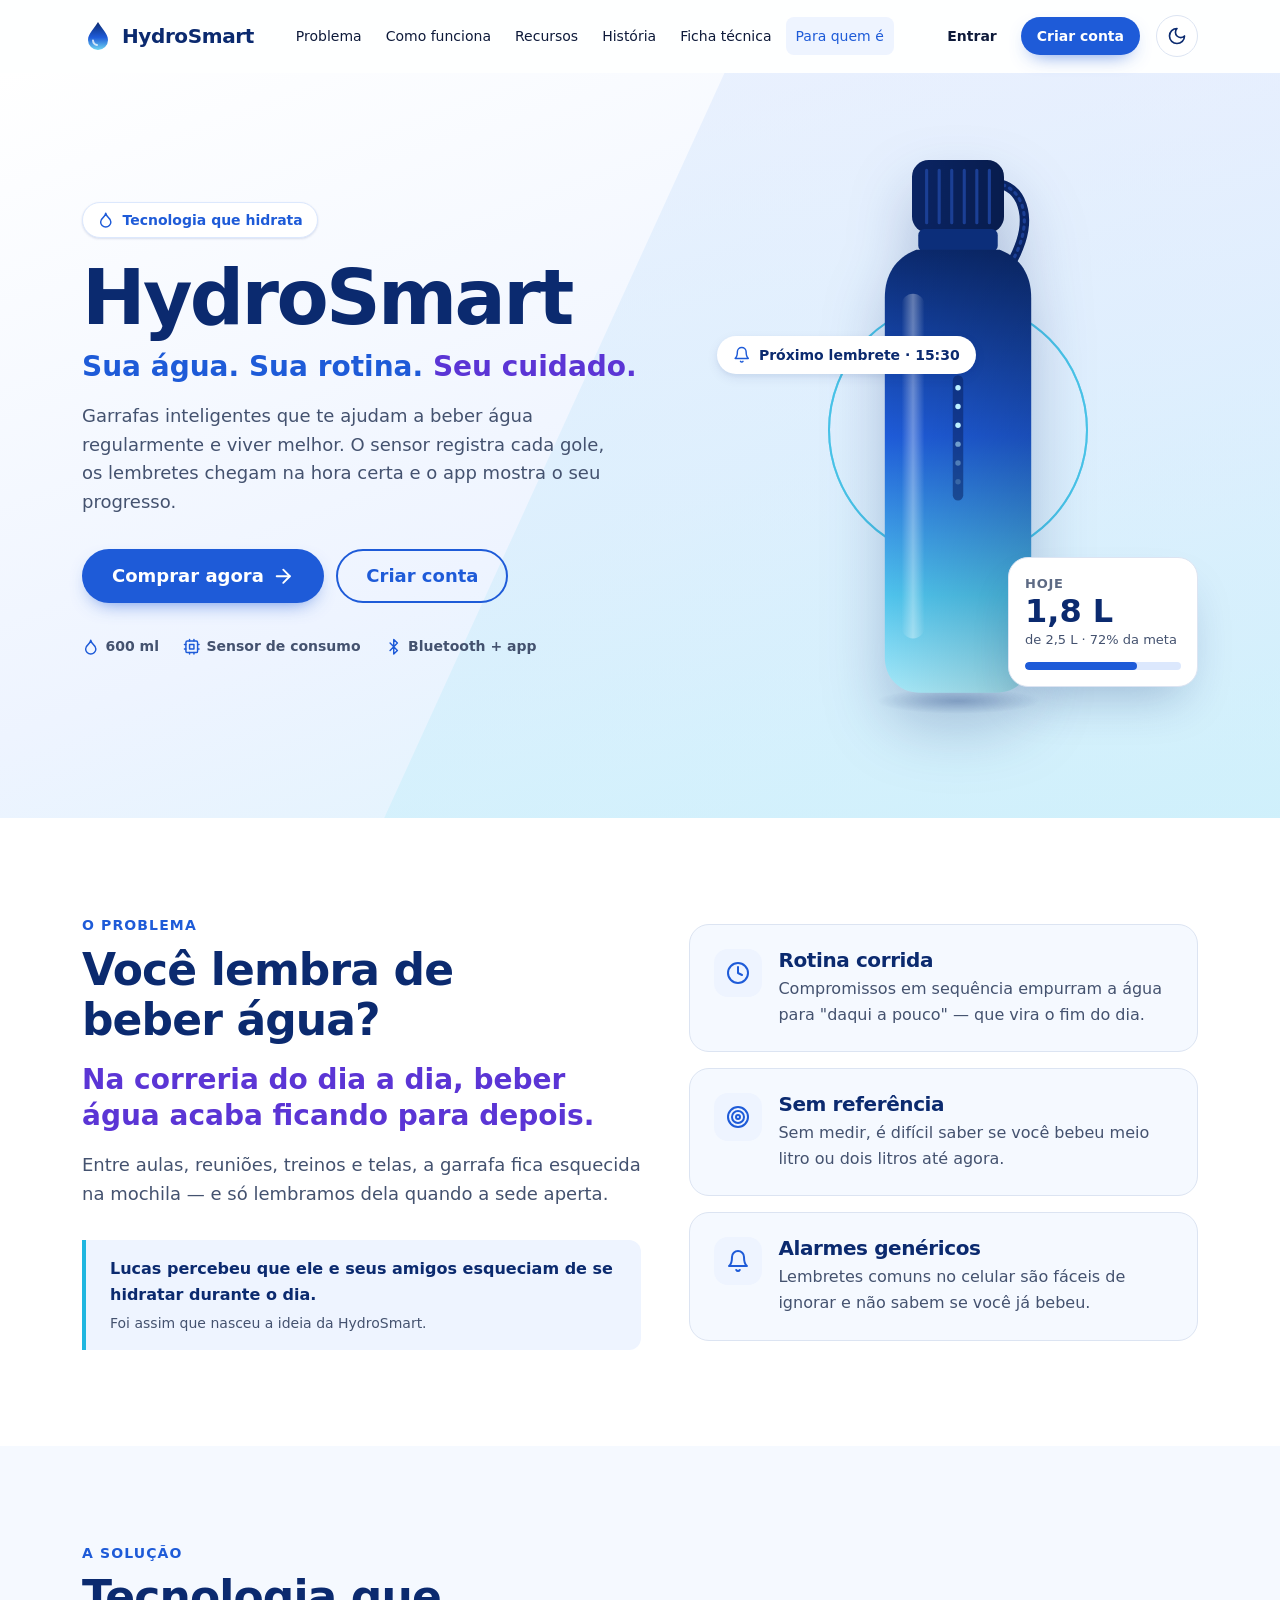
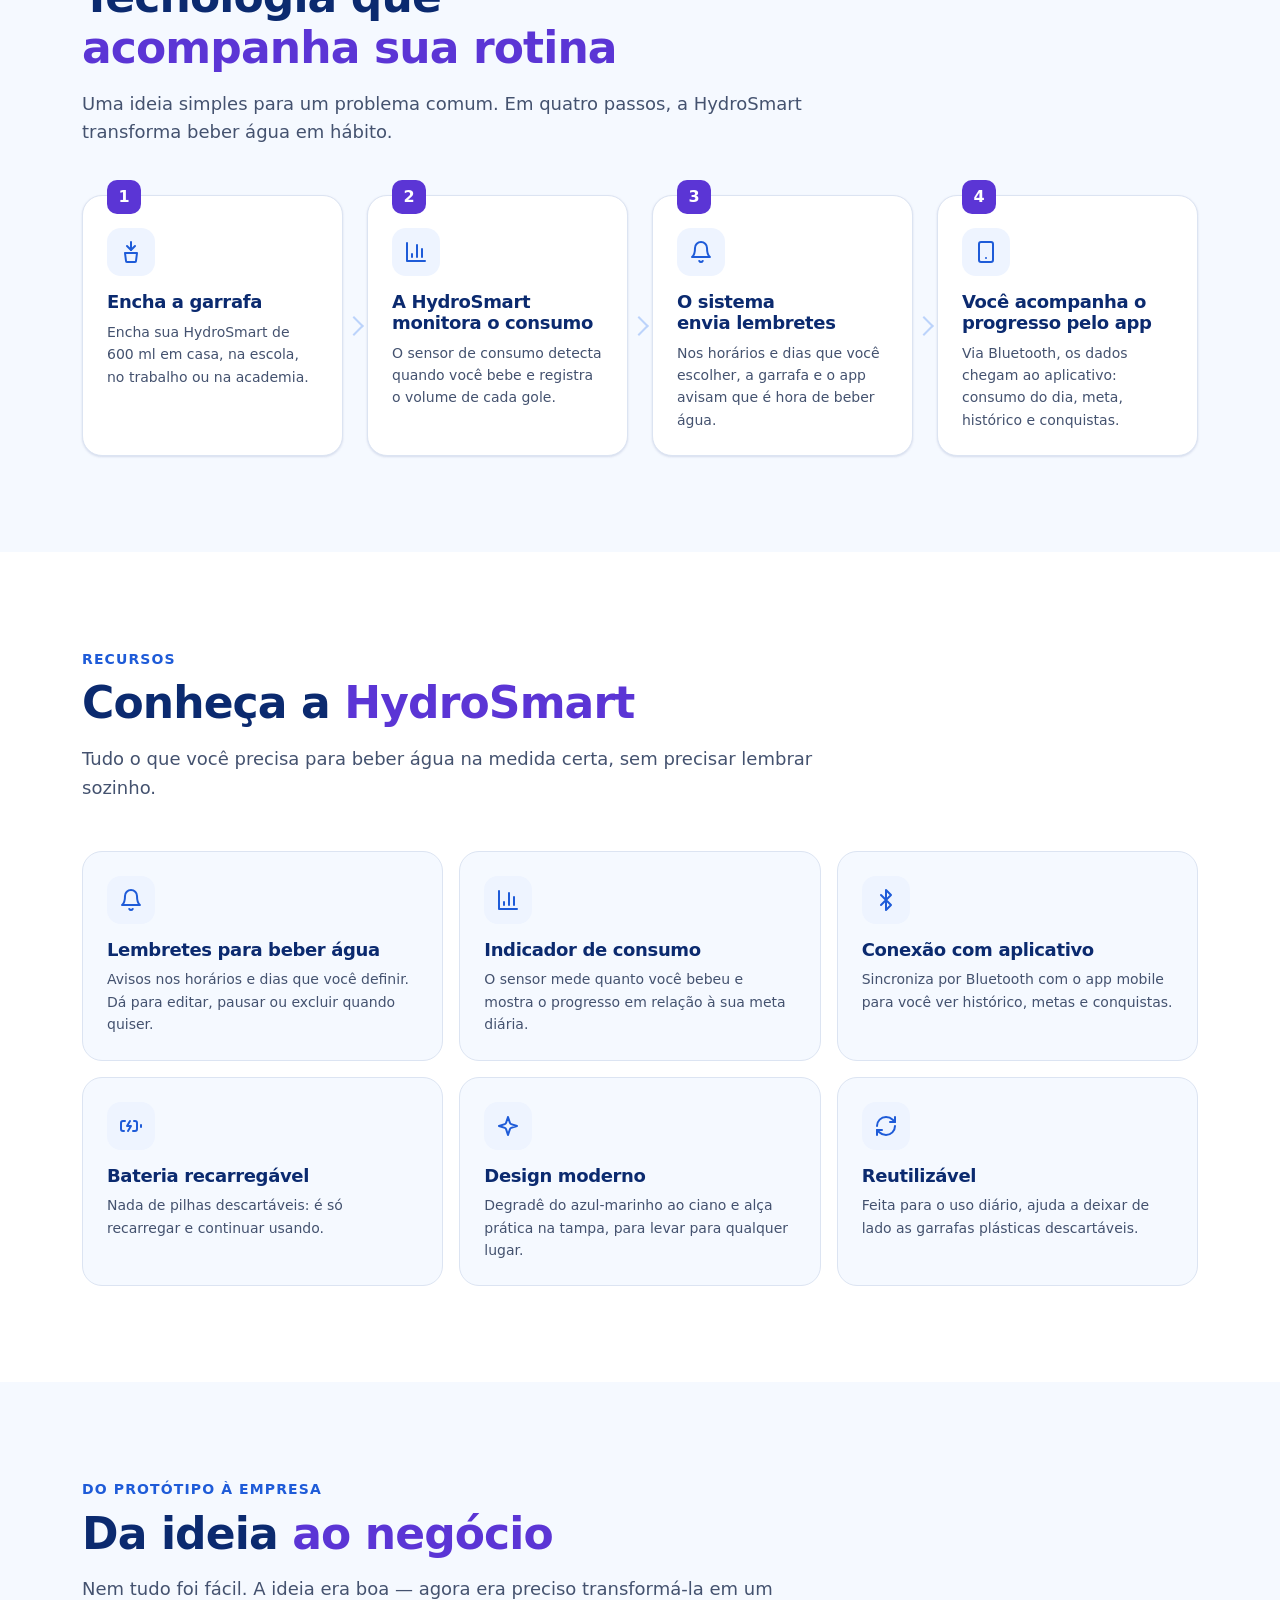
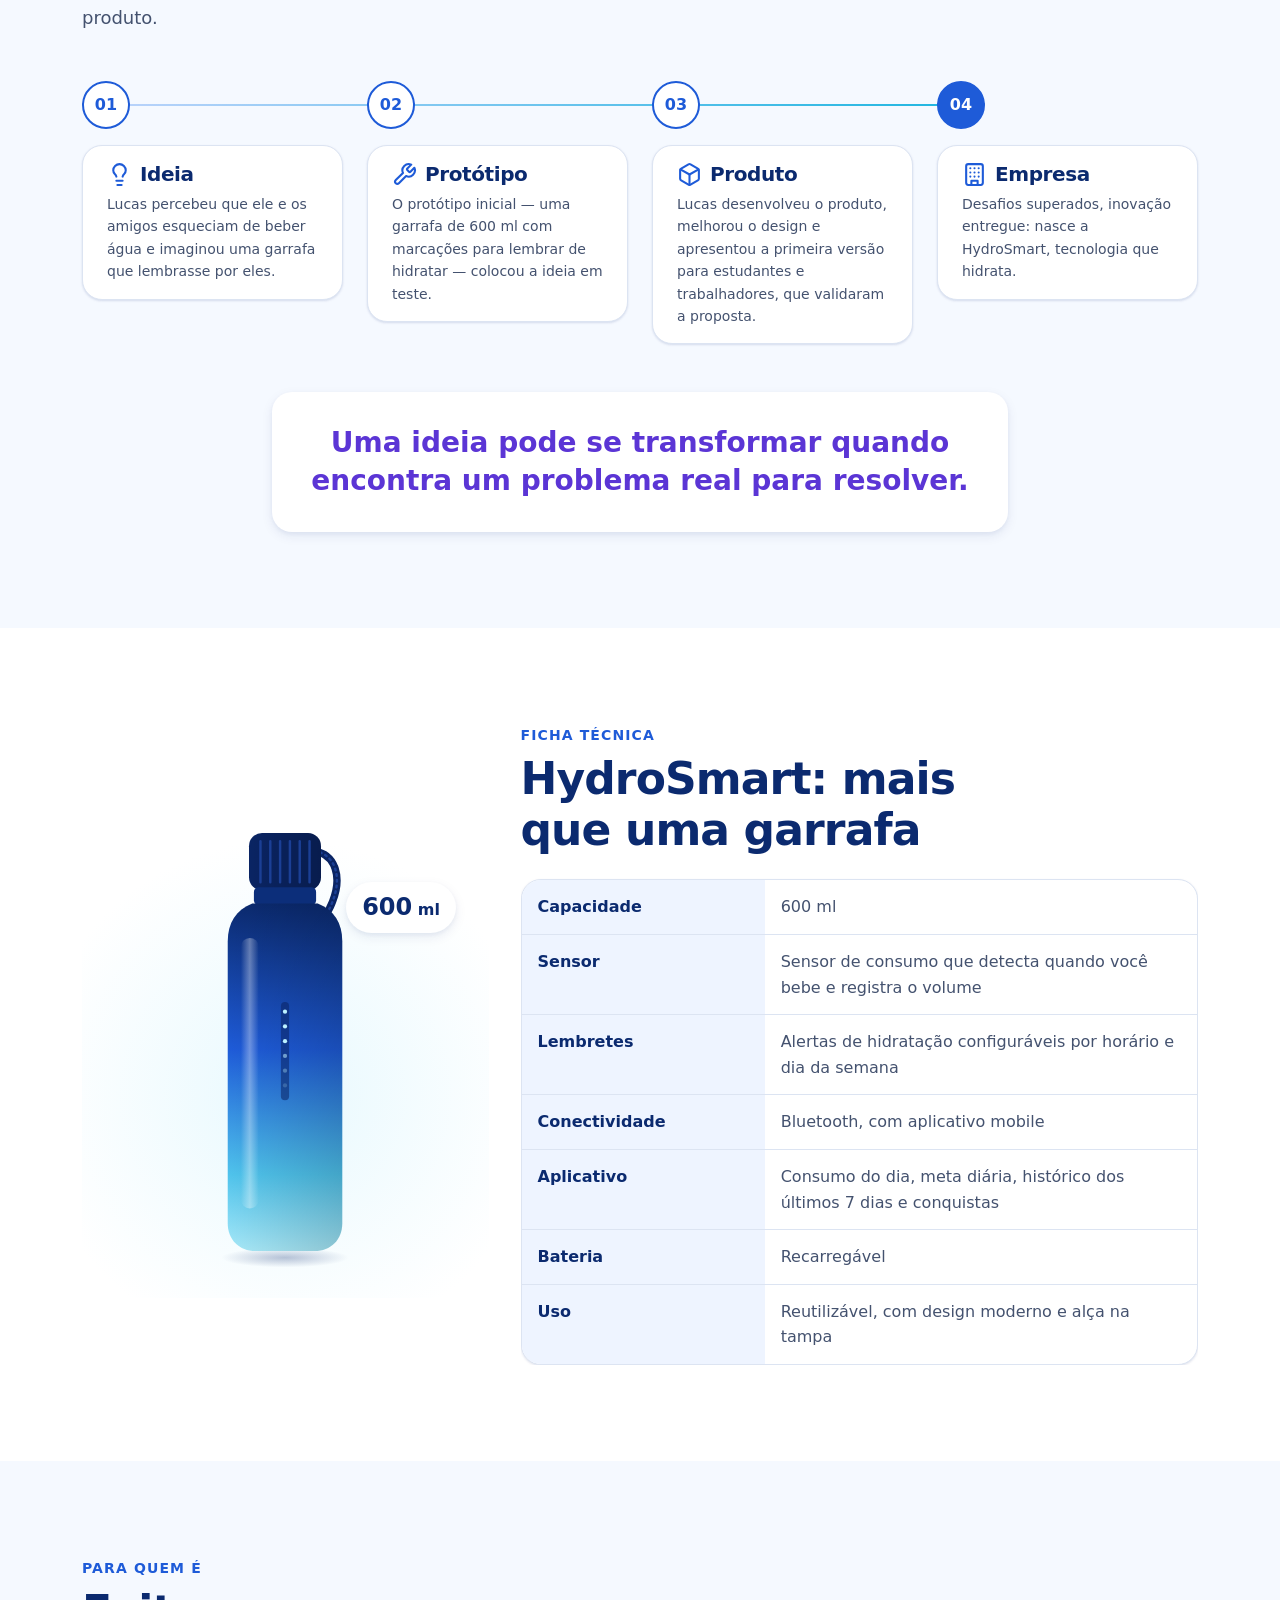
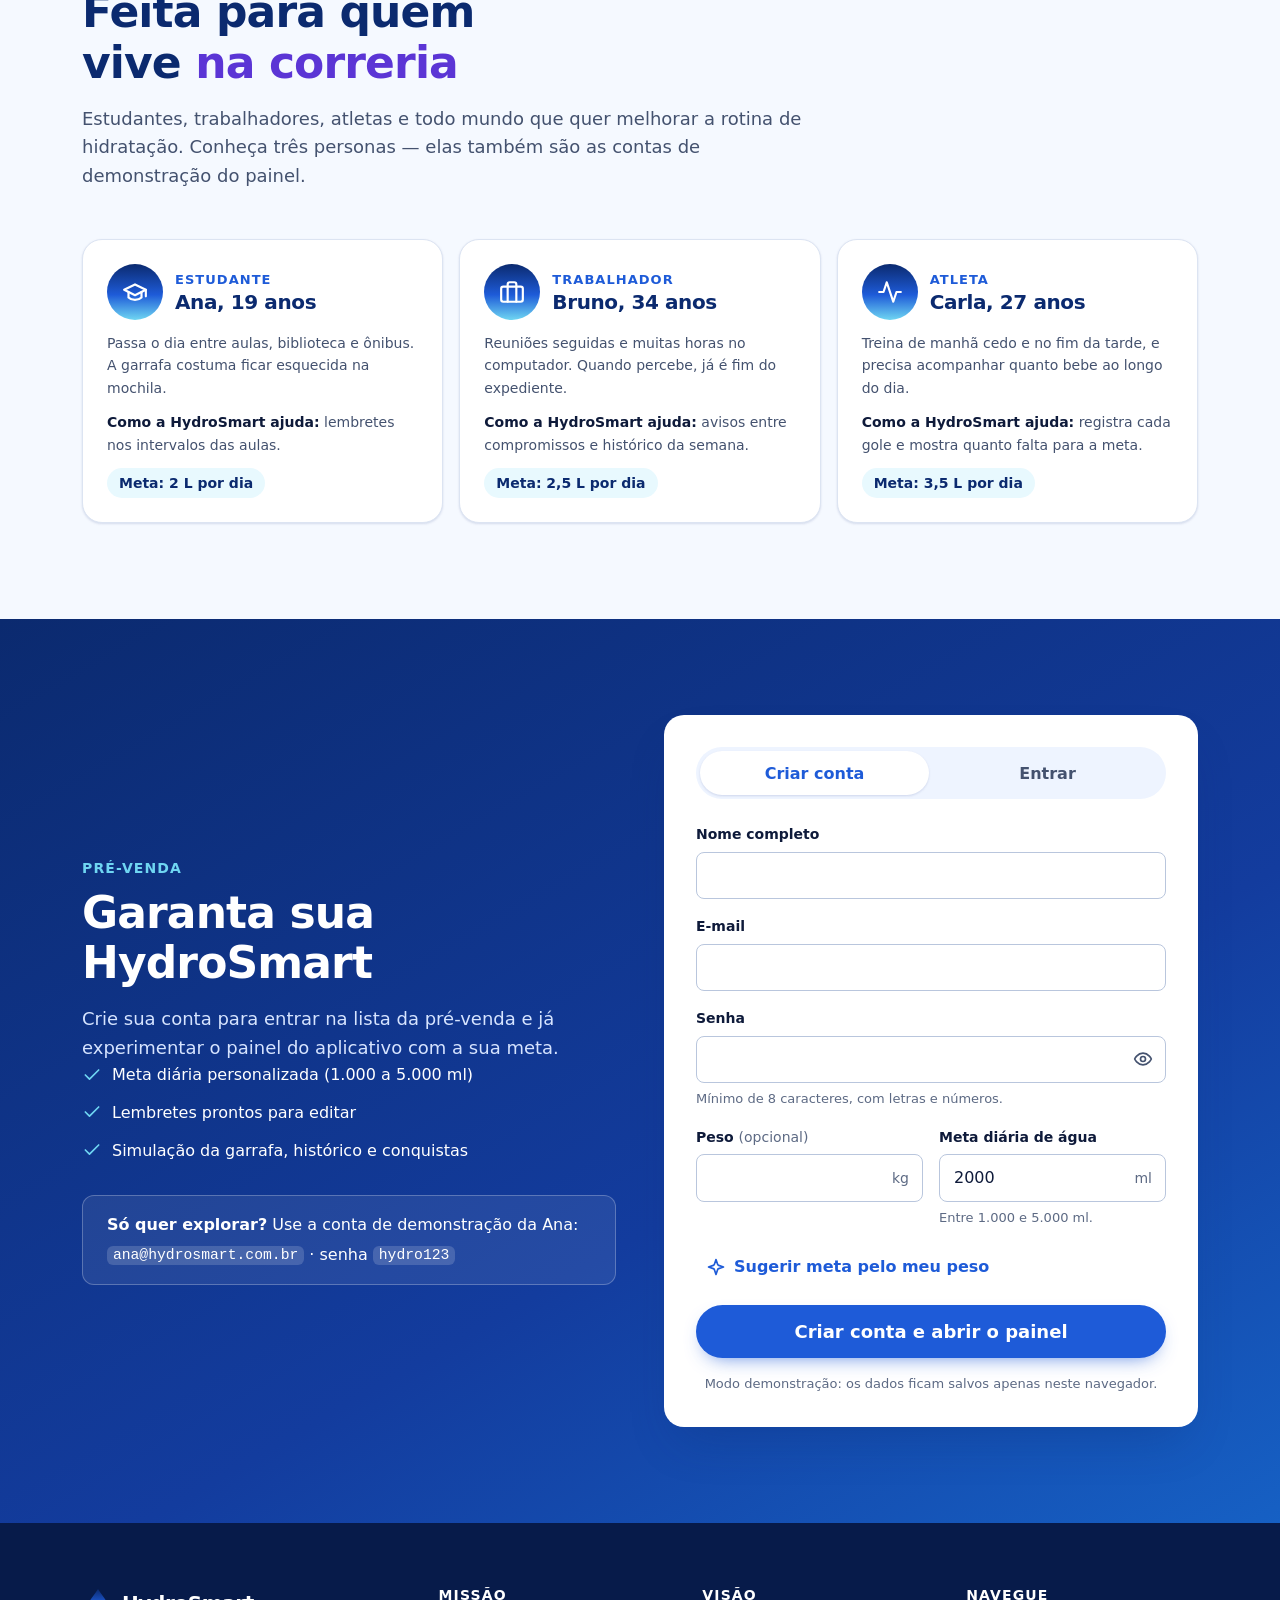
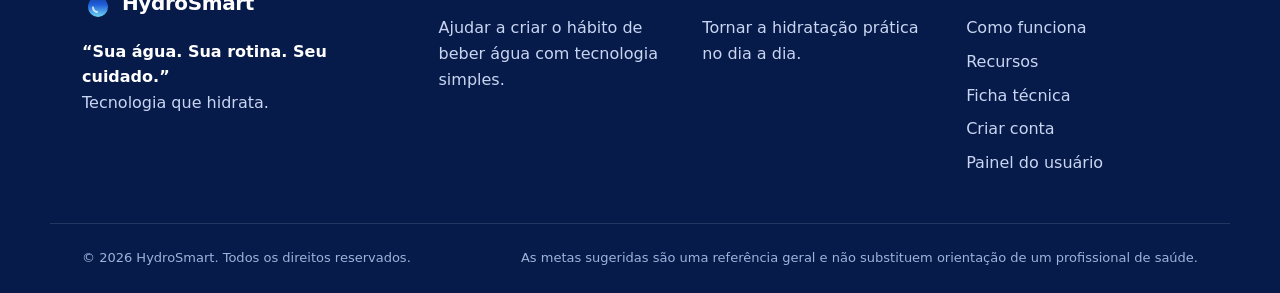
==== commit 0c4a43ce: "HydroSmart: corrige "Cannot GET /index.html/" e adiciona modo claro/escuro - Painel: "Site", logo, "" ====
--- a/hydrosmart/index.html
+++ b/hydrosmart/index.html
@@ -11,6 +11,17 @@
   <meta name="description" content="HydroSmart: garrafa inteligente de 600 ml com sensor de consumo, lembretes de hidratação, conexão com app e bateria recarregável. Sua água. Sua rotina. Seu cuidado.">
   <meta name="theme-color" content="#0B2A6F">
   <link rel="icon" href="assets/favicon.svg" type="image/svg+xml">
+  <script>
+    // Aplica o tema salvo (ou o do sistema) antes de desenhar a página — evita piscar claro → escuro
+    (function () {
+      var tema = null;
+      try { tema = localStorage.getItem('hydrosmart_tema'); } catch (e) { /* storage bloqueado */ }
+      if (tema !== 'claro' && tema !== 'escuro') {
+        tema = window.matchMedia('(prefers-color-scheme: dark)').matches ? 'escuro' : 'claro';
+      }
+      document.documentElement.setAttribute('data-tema', tema);
+    })();
+  </script>
   <link rel="stylesheet" href="css/style.css">
   <script type="module" src="js/app.js"></script>
 </head>
@@ -33,10 +44,6 @@
         <img src="assets/favicon.svg" alt="" width="32" height="32">
         <span>HydroSmart</span>
       </a>
-
-      <button class="topo__menu-botao" type="button" aria-expanded="false" aria-controls="menu-principal" aria-label="Abrir menu">
-        <svg class="icone" aria-hidden="true" focusable="false"><use href="assets/icones.svg#i-menu"></use></svg>
-      </button>
 
       <nav class="menu" id="menu-principal" aria-label="Navegação principal">
         <ul class="menu__lista">
@@ -58,6 +65,17 @@
           </a>
         </div>
       </nav>
+
+      <!-- Tema claro/escuro + botão do menu (o menu só aparece no celular) -->
+      <div class="topo__ferramentas">
+        <button class="botao-tema" type="button" data-alternar-tema aria-pressed="false" aria-label="Modo escuro" title="Mudar para o modo escuro">
+          <svg class="icone icone--lua" aria-hidden="true" focusable="false"><use href="assets/icones.svg#i-lua"></use></svg>
+          <svg class="icone icone--sol" aria-hidden="true" focusable="false"><use href="assets/icones.svg#i-sol"></use></svg>
+        </button>
+        <button class="topo__menu-botao" type="button" aria-expanded="false" aria-controls="menu-principal" aria-label="Abrir menu">
+          <svg class="icone" aria-hidden="true" focusable="false"><use href="assets/icones.svg#i-menu"></use></svg>
+        </button>
+      </div>
     </div>
   </header>
 
--- a/hydrosmart/css/style.css
+++ b/hydrosmart/css/style.css
@@ -54,8 +54,22 @@
   --cor-erro: #C0283B;
   --cor-erro-fundo: #FDECEE;
 
-  /* Degradês */
-  --gradiente-agua: linear-gradient(180deg, var(--cor-marinho) 0%, var(--cor-azul) 55%, var(--cor-ciano-claro) 100%);
+  /* Papéis de cor (mudam no modo escuro) */
+  --cor-titulo: var(--cor-marinho);        /* títulos e números de destaque */
+  --cor-sobre-destaque: #FFFFFF;           /* texto sobre fundo azul/vermelho */
+  --cor-violeta-forte: #5B35D5;            /* fundo dos selos numéricos */
+  --cor-erro-hover: #A11F31;
+  --cor-dica-fundo: #071B4A;
+  --topo-fundo: rgba(255, 255, 255, 0.88);
+  --hero-faixa: linear-gradient(180deg, #DCE8FD 0%, #C7EEFB 100%);
+  --selo-demo-borda: #BDEBF8;
+  --garrafa-tampa: #0B2A6F;
+  --garrafa-gargalo: #0C2E7A;
+  --garrafa-contorno: #0B2A6F;
+  --sombra-garrafa: rgba(11, 42, 111, 0.25);
+
+  /* Degradês (a garrafa mantém as cores da marca nos dois temas) */
+  --gradiente-agua: linear-gradient(180deg, #0B2A6F 0%, #1E5BD8 55%, #6FD6F2 100%);
   --gradiente-hero: linear-gradient(160deg, #FFFFFF 0%, #EEF4FF 55%, #D9F3FC 100%);
   --gradiente-destaque: linear-gradient(150deg, var(--cor-marinho) 0%, #133C9E 60%, #1660C4 100%);
 
@@ -95,6 +109,65 @@
   --largura-max: 1180px;
   --altura-topo: 64px;
   --margem-lateral: 1rem;
+
+  color-scheme: light;
+}
+
+/* ---------------------------------------------------------------------
+   1.1 TEMA ESCURO
+   Ativado por data-tema="escuro" no <html> (botão sol/lua, js/tema.js).
+   Só as variáveis mudam; os componentes usam sempre os tokens acima.
+   Contraste dos textos conferido (>= 4,5:1) sobre --cor-fundo e
+   --cor-superficie.
+   --------------------------------------------------------------------- */
+:root[data-tema="escuro"] {
+  color-scheme: dark;
+
+  --cor-titulo: #DCE6FF;
+  --cor-azul: #6EA0FF;
+  --cor-azul-hover: #8DB5FF;
+  --cor-azul-claro: #9BC0FF;
+  --cor-azul-50: #16244A;
+  --cor-azul-100: #1F3363;
+  --cor-azul-200: #2D4A8A;
+  --cor-ciano: #3CCBF0;
+  --cor-ciano-claro: #7FE0F7;
+  --cor-ciano-50: #0F2C3D;
+  --cor-violeta: #B49BFF;
+
+  --cor-fundo: #0A1228;
+  --cor-superficie: #111C38;
+  --cor-borda: #24335A;
+  --cor-borda-forte: #3A4C78;
+  --cor-texto: #E8EEFC;
+  --cor-texto-2: #B4C1DE;
+  --cor-texto-3: #93A2C4;
+  --cor-grade: #1E2A4A;
+
+  --cor-sucesso: #4ADE9A;
+  --cor-sucesso-fundo: #0F3328;
+  --cor-alerta: #F5B54A;
+  --cor-alerta-fundo: #3A2A0C;
+  --cor-erro: #FF8A98;
+  --cor-erro-fundo: #3D1520;
+  --cor-erro-hover: #FFA8B3;
+
+  --cor-sobre-destaque: #0A1228;
+  --cor-dica-fundo: #050B1C;
+  --topo-fundo: rgba(10, 18, 40, 0.86);
+  --hero-faixa: linear-gradient(180deg, #13244D 0%, #0F3247 100%);
+  --selo-demo-borda: #1E4A5E;
+  --garrafa-tampa: #2D4A8A;
+  --garrafa-gargalo: #24407A;
+  --garrafa-contorno: #6EA0FF;
+  --sombra-garrafa: rgba(110, 160, 255, 0.22);
+
+  --gradiente-hero: linear-gradient(160deg, #0A1228 0%, #0E1C40 55%, #0B2A44 100%);
+  --gradiente-destaque: linear-gradient(150deg, #0B1F55 0%, #102F7A 60%, #134E9E 100%);
+
+  --sombra-sm: 0 1px 2px rgba(0, 0, 0, 0.35), 0 1px 3px rgba(0, 0, 0, 0.3);
+  --sombra: 0 4px 12px rgba(0, 0, 0, 0.35), 0 2px 4px rgba(0, 0, 0, 0.25);
+  --sombra-lg: 0 24px 48px -16px rgba(0, 0, 0, 0.6);
 }
 
 /* ---------------------------------------------------------------------
@@ -120,6 +193,7 @@
   color: var(--cor-texto);
   background: var(--cor-fundo);
   -webkit-font-smoothing: antialiased;
+  transition: background-color 0.25s ease, color 0.25s ease;
 }
 
 /* Atributo hidden sempre vence classes com display definido */
@@ -177,7 +251,7 @@
 
 ::selection {
   background: var(--cor-azul-100);
-  color: var(--cor-marinho);
+  color: var(--cor-titulo);
 }
 
 /* Link "Pular para o conteúdo" — aparece só ao receber foco */
@@ -313,7 +387,7 @@
 
 .botao--primario {
   background: var(--cor-azul);
-  color: #fff;
+  color: var(--cor-sobre-destaque);
   box-shadow: 0 8px 20px -10px rgba(30, 91, 216, 0.8);
 }
 
@@ -342,7 +416,7 @@
 .botao--suave {
   background: var(--cor-azul-50);
   border-color: var(--cor-azul-100);
-  color: var(--cor-marinho);
+  color: var(--cor-titulo);
 }
 
 .botao--suave:hover:not(:disabled) {
@@ -363,11 +437,11 @@
 
 .botao--perigo {
   background: var(--cor-erro);
-  color: #fff;
+  color: var(--cor-sobre-destaque);
 }
 
 .botao--perigo:hover:not(:disabled) {
-  background: #A11F31;
+  background: var(--cor-erro-hover);
 }
 
 .botao--grande {
@@ -416,7 +490,7 @@
   position: sticky;
   top: 0;
   z-index: 50;
-  background: rgba(255, 255, 255, 0.88);
+  background: var(--topo-fundo);
   -webkit-backdrop-filter: blur(12px);
   backdrop-filter: blur(12px);
   border-bottom: 1px solid transparent;
@@ -441,7 +515,7 @@
   display: inline-flex;
   align-items: center;
   gap: var(--esp-2);
-  color: var(--cor-marinho);
+  color: var(--cor-titulo);
   font-size: 1.25rem;
   font-weight: 800;
   letter-spacing: -0.02em;
@@ -465,7 +539,7 @@
   border: 0;
   border-radius: var(--raio-sm);
   background: transparent;
-  color: var(--cor-marinho);
+  color: var(--cor-titulo);
   cursor: pointer;
 }
 
@@ -529,6 +603,52 @@
   border-top: 1px solid var(--cor-borda);
 }
 
+/* Ferramentas do topo: botão de tema + menu (celular) */
+.topo__ferramentas {
+  display: flex;
+  align-items: center;
+  gap: var(--esp-1);
+}
+
+/* Botão sol/lua (modo claro/escuro) */
+.botao-tema {
+  display: inline-grid;
+  flex-shrink: 0;
+  place-items: center;
+  width: 42px;
+  height: 42px;
+  border: 1px solid var(--cor-borda);
+  border-radius: 50%;
+  background: var(--cor-superficie);
+  color: var(--cor-titulo);
+  cursor: pointer;
+  transition: background-color var(--transicao), border-color var(--transicao), color var(--transicao), transform var(--transicao);
+}
+
+.botao-tema:hover {
+  border-color: var(--cor-azul);
+  color: var(--cor-azul);
+}
+
+.botao-tema:active {
+  transform: rotate(-20deg);
+}
+
+.botao-tema .icone {
+  width: 20px;
+  height: 20px;
+}
+
+/* Mostra a lua no tema claro e o sol no tema escuro */
+.botao-tema .icone--sol,
+:root[data-tema="escuro"] .botao-tema .icone--lua {
+  display: none;
+}
+
+:root[data-tema="escuro"] .botao-tema .icone--sol {
+  display: inline-block;
+}
+
 /* Topo do painel */
 .topo__conta {
   display: flex;
@@ -564,7 +684,7 @@
   right: 0;
   bottom: 0;
   width: 70%;
-  background: linear-gradient(180deg, #DCE8FD 0%, #C7EEFB 100%);
+  background: var(--hero-faixa);
   clip-path: polygon(38% 0, 100% 0, 100% 100%, 0 100%);
   opacity: 0.55;
 }
@@ -578,7 +698,7 @@
 
 .hero__titulo {
   margin-top: var(--esp-4);
-  color: var(--cor-marinho);
+  color: var(--cor-titulo);
   font-size: var(--texto-3xl);
   font-weight: 800;
   letter-spacing: -0.035em;
@@ -639,7 +759,7 @@
   position: relative;
   z-index: 1;
   width: clamp(150px, 40vw, 230px);
-  filter: drop-shadow(0 30px 30px rgba(11, 42, 111, 0.25));
+  filter: drop-shadow(0 30px 30px var(--sombra-garrafa));
   animation: flutuar 6s ease-in-out infinite;
 }
 
@@ -691,7 +811,7 @@
 }
 
 .hero__app-valor {
-  color: var(--cor-marinho);
+  color: var(--cor-titulo);
   font-size: 2rem;
   font-weight: 800;
   line-height: 1.1;
@@ -730,7 +850,7 @@
   background: var(--cor-superficie);
   border-radius: var(--raio-pill);
   box-shadow: var(--sombra);
-  color: var(--cor-marinho);
+  color: var(--cor-titulo);
   font-size: var(--texto-sm);
   font-weight: 600;
 }
@@ -774,7 +894,7 @@
 }
 
 .secao__titulo {
-  color: var(--cor-marinho);
+  color: var(--cor-titulo);
   font-size: var(--texto-2xl);
   font-weight: 800;
 }
@@ -824,7 +944,7 @@
 
 .cartao-problema h3 {
   margin-bottom: var(--esp-1);
-  color: var(--cor-marinho);
+  color: var(--cor-titulo);
   font-size: var(--texto-lg);
 }
 
@@ -861,7 +981,7 @@
 }
 
 .citacao p {
-  color: var(--cor-marinho);
+  color: var(--cor-titulo);
   font-weight: 600;
 }
 
@@ -920,7 +1040,7 @@
   width: 34px;
   height: 34px;
   border-radius: 10px;
-  background: var(--cor-violeta);
+  background: var(--cor-violeta-forte);
   color: #fff;
   font-weight: 800;
 }
@@ -931,7 +1051,7 @@
 
 .passo__titulo {
   margin-bottom: var(--esp-2);
-  color: var(--cor-marinho);
+  color: var(--cor-titulo);
   font-size: var(--texto-md);
 }
 
@@ -967,7 +1087,7 @@
 
 .recurso h3 {
   margin: var(--esp-4) 0 var(--esp-2);
-  color: var(--cor-marinho);
+  color: var(--cor-titulo);
   font-size: var(--texto-md);
 }
 
@@ -1018,7 +1138,7 @@
 
 .linha-tempo__item:last-child .linha-tempo__marcador {
   background: var(--cor-azul);
-  color: #fff;
+  color: var(--cor-sobre-destaque);
 }
 
 .linha-tempo__conteudo {
@@ -1033,7 +1153,7 @@
   display: flex;
   align-items: center;
   gap: var(--esp-2);
-  color: var(--cor-marinho);
+  color: var(--cor-titulo);
   font-size: var(--texto-lg);
 }
 
@@ -1076,7 +1196,7 @@
   background: var(--cor-superficie);
   border-radius: var(--raio-pill);
   box-shadow: var(--sombra);
-  color: var(--cor-marinho);
+  color: var(--cor-titulo);
   font-weight: 600;
 }
 
@@ -1116,7 +1236,7 @@
 .tabela-ficha th {
   width: 36%;
   background: var(--cor-azul-50);
-  color: var(--cor-marinho);
+  color: var(--cor-titulo);
   font-weight: 700;
 }
 
@@ -1179,7 +1299,7 @@
 }
 
 .persona h3 {
-  color: var(--cor-marinho);
+  color: var(--cor-titulo);
   font-size: var(--texto-lg);
 }
 
@@ -1198,7 +1318,7 @@
   padding: 0.25rem 0.75rem;
   border-radius: var(--raio-pill);
   background: var(--cor-ciano-50);
-  color: var(--cor-marinho);
+  color: var(--cor-titulo);
   font-weight: 700;
 }
 
@@ -1559,7 +1679,7 @@
 }
 
 .toast__texto strong {
-  color: var(--cor-marinho);
+  color: var(--cor-titulo);
 }
 
 .toast__fechar {
@@ -1595,7 +1715,8 @@
   width: min(540px, calc(100vw - 2rem));
   max-height: calc(100dvh - 2rem);
   padding: var(--esp-5);
-  border: 0;
+  border: 1px solid var(--cor-borda);
+  background: var(--cor-superficie);
   border-radius: var(--raio-lg);
   box-shadow: var(--sombra-lg);
   color: var(--cor-texto);
@@ -1619,7 +1740,7 @@
 }
 
 .dialogo h2 {
-  color: var(--cor-marinho);
+  color: var(--cor-titulo);
   font-size: var(--texto-lg);
 }
 
@@ -1680,7 +1801,7 @@
 .dia input:checked + span {
   background: var(--cor-azul);
   border-color: var(--cor-azul);
-  color: #fff;
+  color: var(--cor-sobre-destaque);
 }
 
 .dia input:focus-visible + span {
@@ -1715,7 +1836,7 @@
 }
 
 .painel__titulo {
-  color: var(--cor-marinho);
+  color: var(--cor-titulo);
   font-size: var(--texto-2xl);
   font-weight: 800;
 }
@@ -1731,8 +1852,8 @@
 
 .selo--demo {
   background: var(--cor-ciano-50);
-  border-color: #BDEBF8;
-  color: var(--cor-marinho);
+  border-color: var(--selo-demo-borda);
+  color: var(--cor-titulo);
   font-weight: 500;
 }
 
@@ -1768,7 +1889,7 @@
   display: flex;
   align-items: center;
   gap: var(--esp-2);
-  color: var(--cor-marinho);
+  color: var(--cor-titulo);
   font-size: var(--texto-lg);
   font-weight: 700;
 }
@@ -1796,7 +1917,7 @@
 
 /* Progresso do dia: número principal + medidor */
 .progresso__valor {
-  color: var(--cor-marinho);
+  color: var(--cor-titulo);
   font-size: clamp(3rem, 2.4rem + 3vw, 4rem);
   font-weight: 800;
   line-height: 1;
@@ -1846,7 +1967,7 @@
   gap: var(--esp-2);
   min-height: 1.6em;
   margin-top: var(--esp-3);
-  color: var(--cor-marinho);
+  color: var(--cor-titulo);
   font-size: var(--texto-sm);
   font-weight: 600;
 }
@@ -1863,7 +1984,7 @@
 }
 
 .simulador__titulo {
-  color: var(--cor-marinho);
+  color: var(--cor-titulo);
   font-size: var(--texto-base);
 }
 
@@ -1918,13 +2039,13 @@
   height: auto;
 }
 
-.garrafa__tampa { fill: var(--cor-marinho); }
-.garrafa__gargalo { fill: #0C2E7A; }
+.garrafa__tampa { fill: var(--garrafa-tampa); }
+.garrafa__gargalo { fill: var(--garrafa-gargalo); }
 .garrafa__corpo { fill: var(--cor-azul-50); }
 
 .garrafa__contorno {
   fill: none;
-  stroke: var(--cor-marinho);
+  stroke: var(--garrafa-contorno);
   stroke-width: 3;
 }
 
@@ -2091,7 +2212,7 @@
 
 .resumo__valor {
   display: block;
-  color: var(--cor-marinho);
+  color: var(--cor-titulo);
   font-size: var(--texto-md);
   font-weight: 700;
 }
@@ -2181,8 +2302,9 @@
   position: absolute;
   z-index: 5;
   padding: var(--esp-2) var(--esp-3);
+  border: 1px solid rgba(255, 255, 255, 0.12);
   border-radius: var(--raio-sm);
-  background: var(--cor-marinho-escuro);
+  background: var(--cor-dica-fundo);
   box-shadow: var(--sombra);
   color: #DCE6FA;
   font-size: var(--texto-xs);
@@ -2279,7 +2401,7 @@
 }
 
 .leitura__volume {
-  color: var(--cor-marinho);
+  color: var(--cor-titulo);
   font-weight: 700;
 }
 
@@ -2332,7 +2454,7 @@
 
 .lembrete__hora {
   min-width: 3.4em;
-  color: var(--cor-marinho);
+  color: var(--cor-titulo);
   font-size: var(--texto-lg);
   font-weight: 800;
   font-variant-numeric: tabular-nums;
@@ -2449,7 +2571,7 @@
 }
 
 .conquista__nome {
-  color: var(--cor-marinho);
+  color: var(--cor-titulo);
   font-size: var(--texto-sm);
   font-weight: 700;
 }
@@ -2472,7 +2594,7 @@
   right: var(--esp-2);
   padding: 2px var(--esp-2);
   border-radius: var(--raio-pill);
-  background: var(--cor-violeta);
+  background: var(--cor-violeta-forte);
   color: #fff;
   font-size: var(--texto-xs);
   font-weight: 800;
